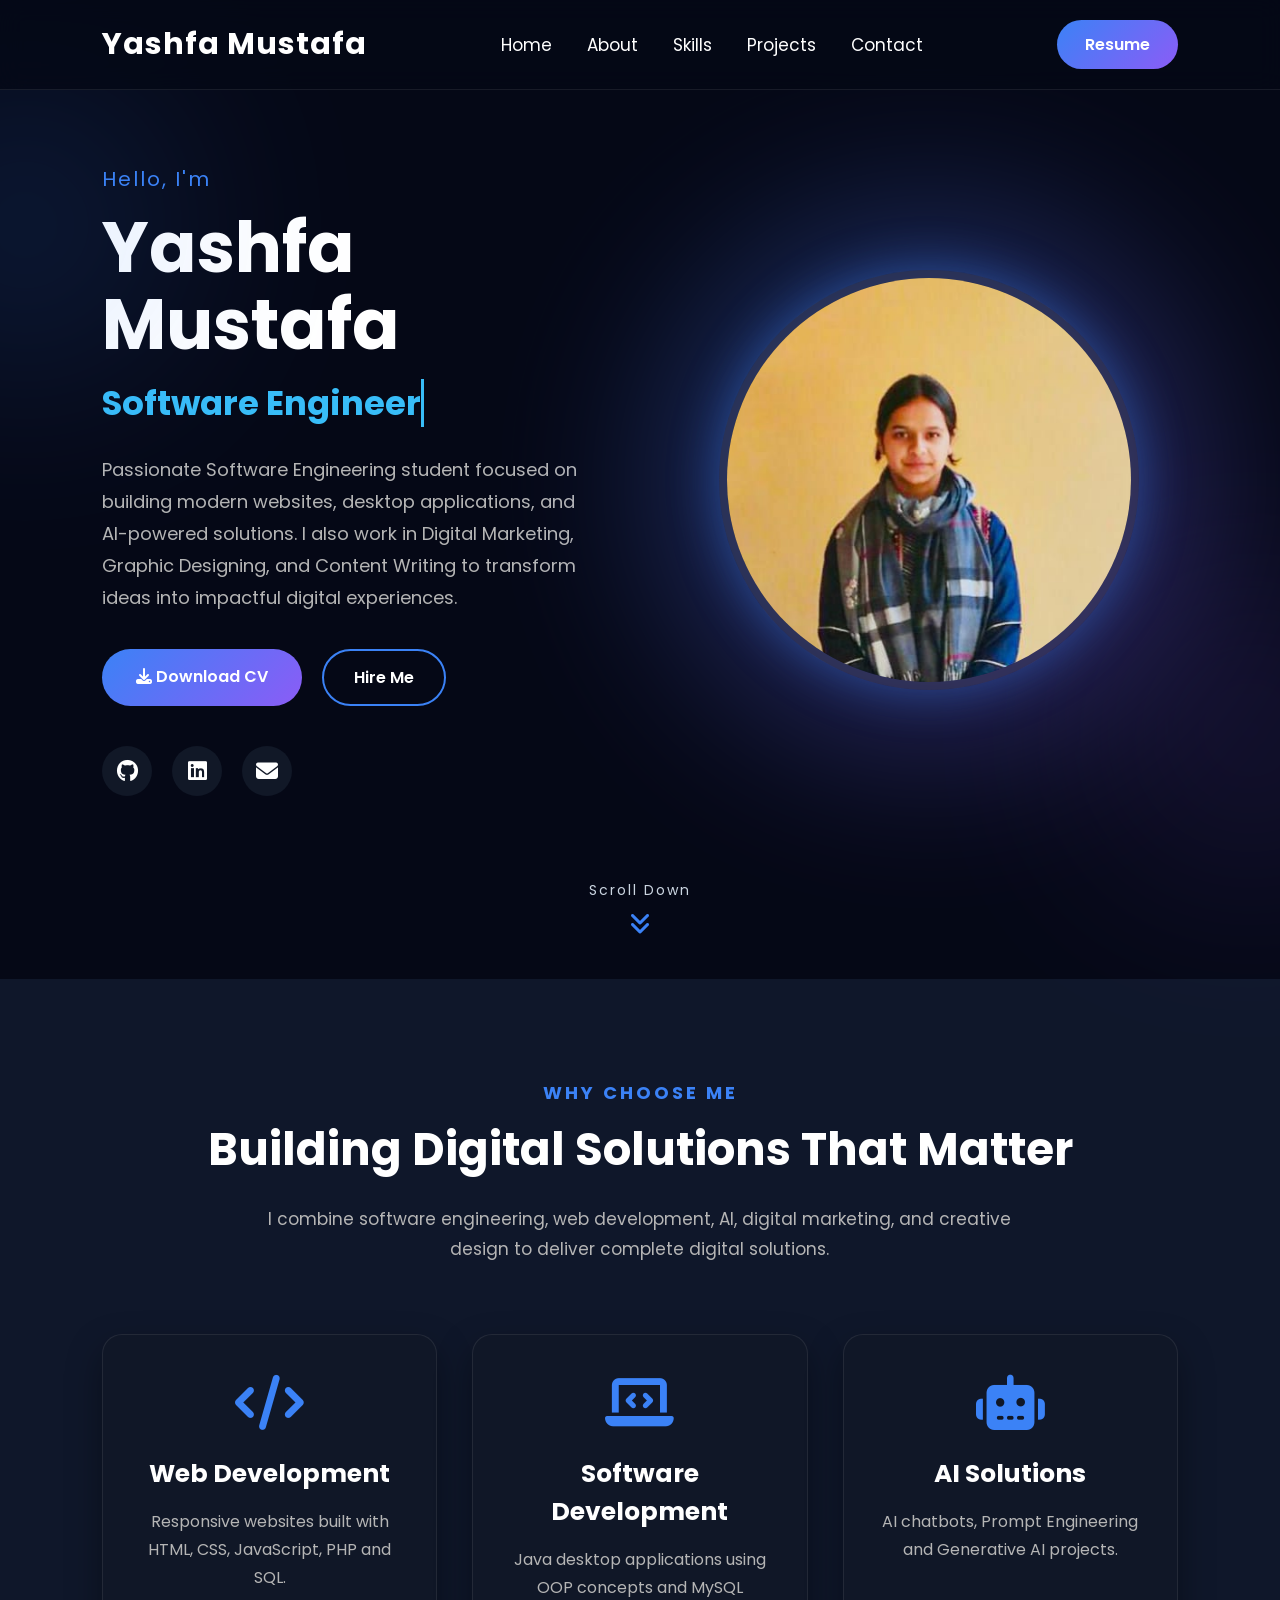
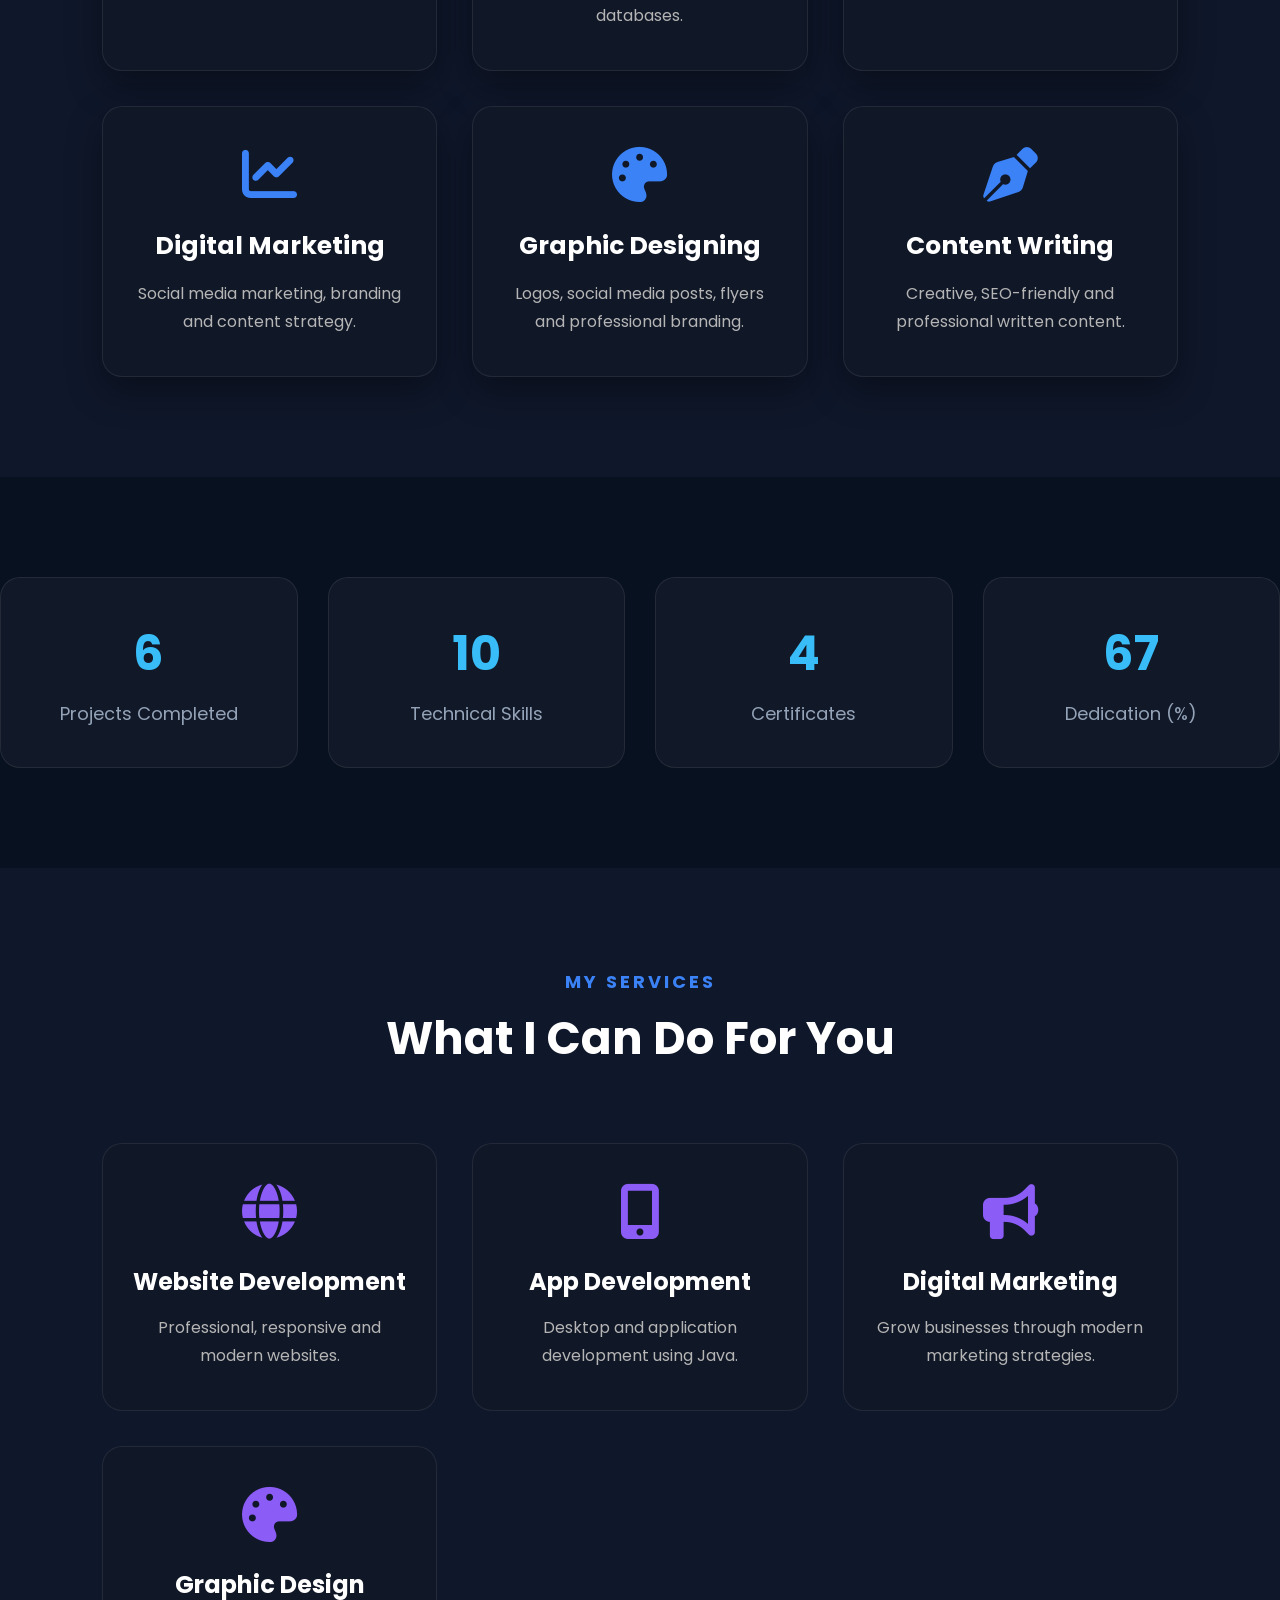
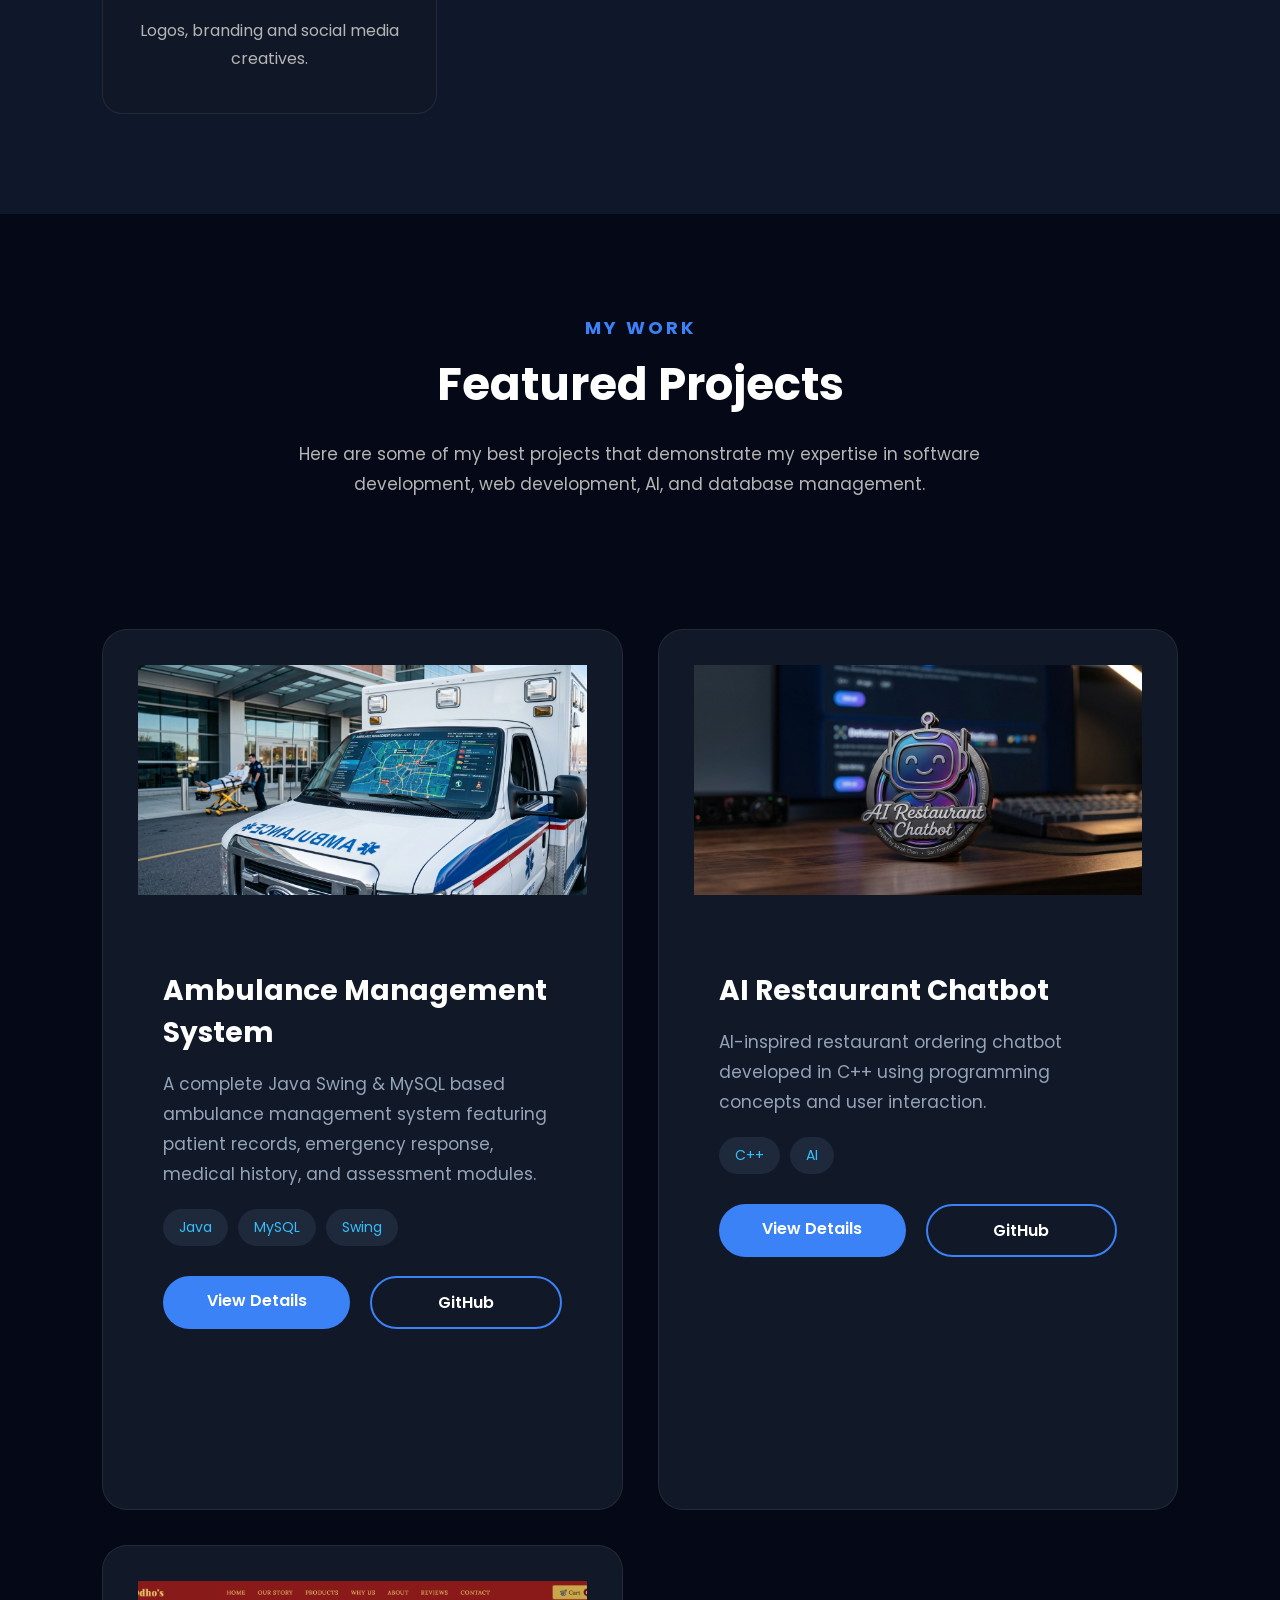
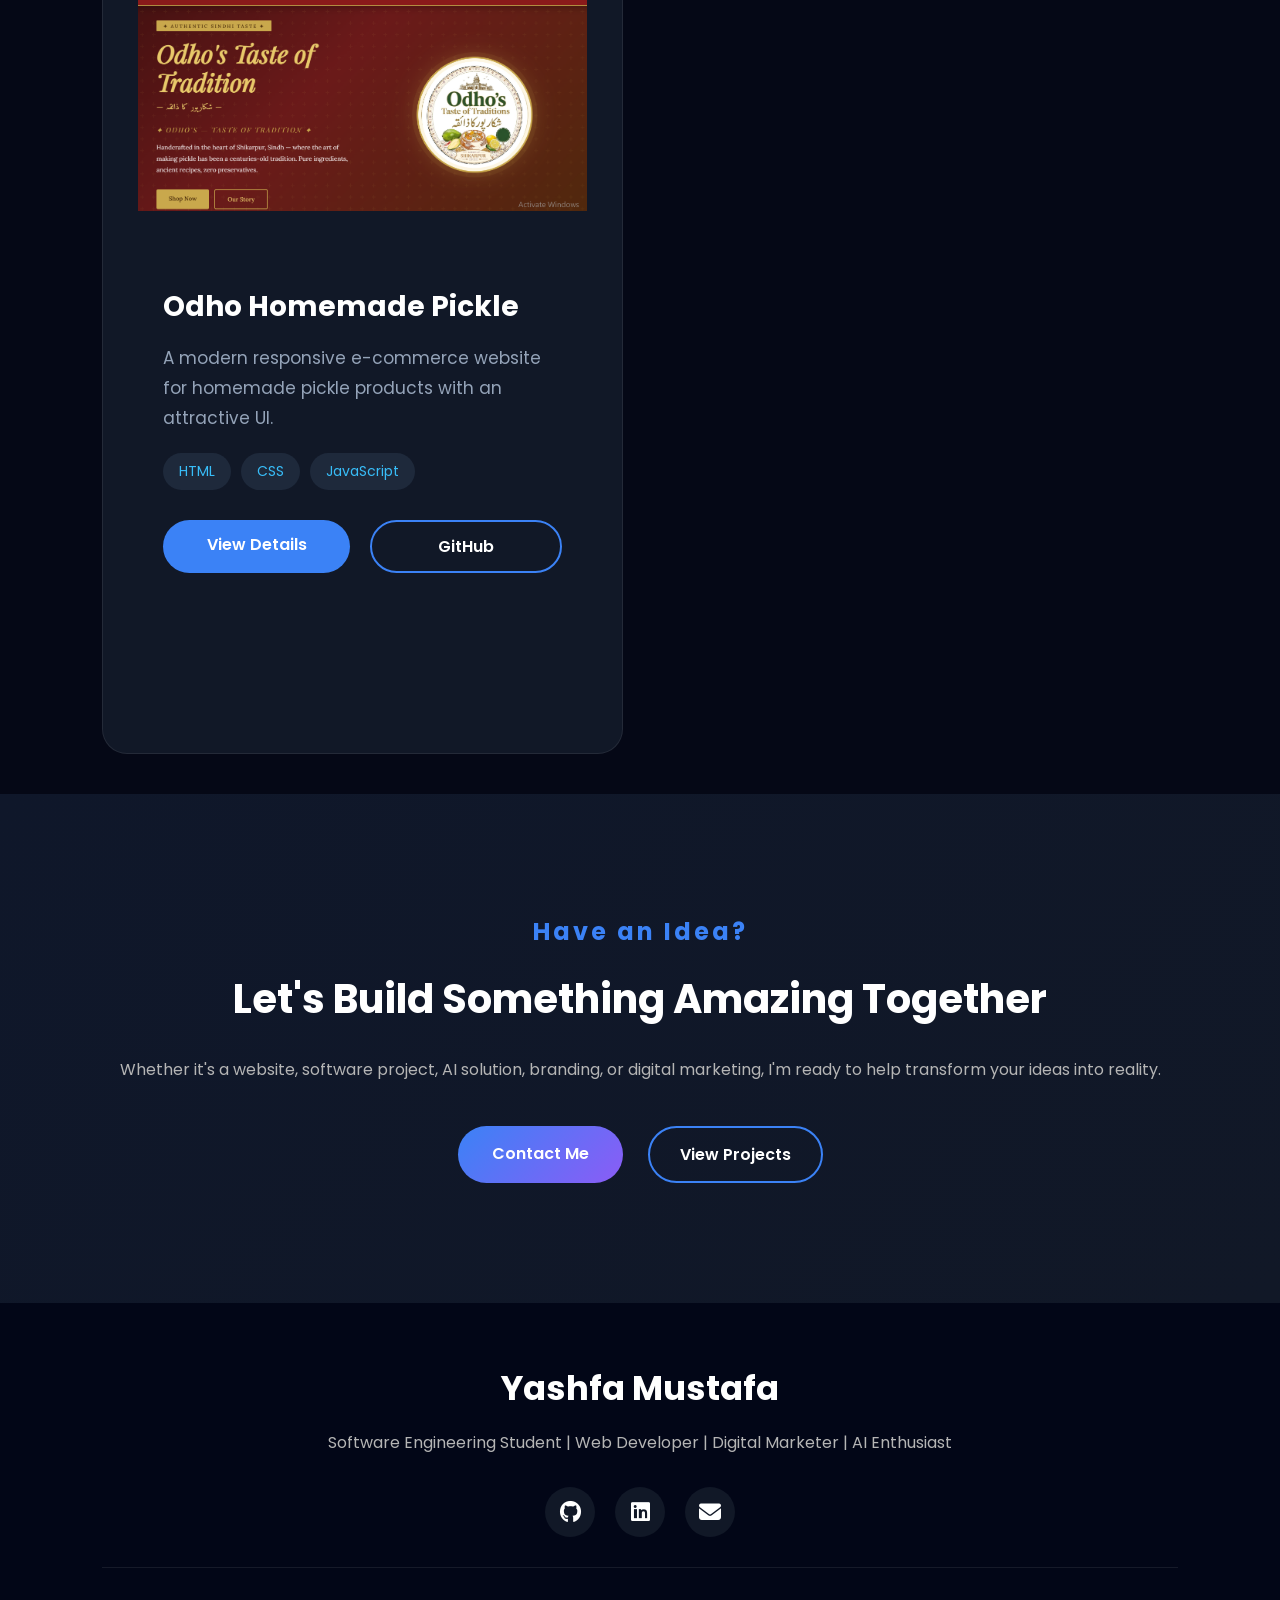
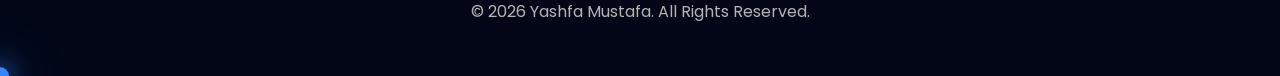
==== index.html @ 3dda93c2 "Add files via upload" ====
<!DOCTYPE html>
<html lang="en">

<head>

    <meta charset="UTF-8">
    <meta name="viewport" content="width=device-width, initial-scale=1.0">

    <title>Yashfa Mustafa | Portfolio</title>

    <link rel="stylesheet" href="style.css">

    <!-- Google Font -->

    <link href="https://fonts.googleapis.com/css2?family=Poppins:wght@300;400;500;600;700;800&display=swap"
        rel="stylesheet">

    <!-- Font Awesome -->

    <link rel="stylesheet"
        href="https://cdnjs.cloudflare.com/ajax/libs/font-awesome/6.6.0/css/all.min.css">

</head>

<body>

    <!--================== NAVBAR ==================-->

    <nav class="navbar">

        <div class="logo">
            <a href="#">Yashfa Mustafa</a>
        </div>

        <ul class="nav-links">

            <li><a class="active" href="index.html">Home</a></li>

            <li><a href="about.html">About</a></li>

            <li><a href="skills.html">Skills</a></li>

            <li><a href="projects.html">Projects</a></li>

            <li><a href="contact.html">Contact</a></li>

        </ul>

        <a href="resume.pdf" class="nav-btn" download>
            Resume
        </a>

    </nav>

    <!--================== HERO ==================-->

    <section class="hero">

        <!-- Left Side -->

        <div class="hero-content">

            <span class="hero-subtitle">

                Hello, I'm

            </span>

            <h1>

                Yashfa Mustafa

            </h1>

            <h2>

                <span id="typing"></span>

            </h2>

            <p>

                Passionate Software Engineering student focused on building
                modern websites, desktop applications, and AI-powered solutions.
                I also work in Digital Marketing, Graphic Designing, and Content
                Writing to transform ideas into impactful digital experiences.

            </p>

            <div class="hero-buttons">

                <a href="resume.pdf" class="btn-primary" download>

                    <i class="fa-solid fa-download"></i>

                    Download CV

                </a>

                <a href="contact.html" class="btn-secondary">

                    Hire Me

                </a>

            </div>

            <div class="social-icons">

                <a href="https://github.com/yashfamustafa" title="GitHub">

                    <i class="fab fa-github"></i>

                </a>

                <a href="https://www.linkedin.com/in/yashfa-mustafa-2963463a3" title="LinkedIn">

                    <i class="fab fa-linkedin"></i>

                </a>

                <a href="mailto:yashfamustafa04@gmail.com" title="Email">

                    <i class="fas fa-envelope"></i>

                </a>

              

            </div>

        </div>

        <!-- Right Side -->

        <div class="hero-image">

            <div class="circle"></div>

            <img src="profile.jpeg" alt="Yashfa Mustafa">

        </div>
     

    </section>
    
    <div class="scroll-down">

        <span>Scroll Down</span>

        <i class="fa-solid fa-angles-down"></i>

    </div>
<!--======================

        WHY CHOOSE ME
=======================-->

<section class="why-me">

    <div class="section-title">

        <h4>WHY CHOOSE ME</h4>

        <h2>Building Digital Solutions That Matter</h2>

        <p>
            I combine software engineering, web development, AI, digital
            marketing, and creative design to deliver complete digital solutions.
        </p>

    </div>

    <div class="why-container">

        <div class="why-card">

            <i class="fa-solid fa-code"></i>

            <h3>Web Development</h3>

            <p>
                Responsive websites built with HTML, CSS, JavaScript, PHP and SQL.
            </p>

        </div>

        <div class="why-card">

            <i class="fa-solid fa-laptop-code"></i>

            <h3>Software Development</h3>

            <p>
                Java desktop applications using OOP concepts and MySQL databases.
            </p>

        </div>

        <div class="why-card">

            <i class="fa-solid fa-robot"></i>

            <h3>AI Solutions</h3>

            <p>
                AI chatbots, Prompt Engineering and Generative AI projects.
            </p>

        </div>

        <div class="why-card">

            <i class="fa-solid fa-chart-line"></i>

            <h3>Digital Marketing</h3>

            <p>
                Social media marketing, branding and content strategy.
            </p>

        </div>

        <div class="why-card">

            <i class="fa-solid fa-palette"></i>

            <h3>Graphic Designing</h3>

            <p>
                Logos, social media posts, flyers and professional branding.
            </p>

        </div>

        <div class="why-card">

            <i class="fa-solid fa-pen-nib"></i>

            <h3>Content Writing</h3>

            <p>
                Creative, SEO-friendly and professional written content.
            </p>

        </div>

    </div>

</section>

<!--======================
        MY STATS
=======================-->

<section class="stats">

    <div class="stat-box">

        <h2 class="counter" data-target="8">0</h2>

        <p>Projects Completed</p>

    </div>

    <div class="stat-box">

        <h2 class="counter" data-target="15">0</h2>

        <p>Technical Skills</p>

    </div>

    <div class="stat-box">

        <h2 class="counter" data-target="6">0</h2>

        <p>Certificates</p>

    </div>

    <div class="stat-box">

        <h2 class="counter" data-target="100">0</h2>

        <p>Dedication (%)</p>

    </div>

</section>

<!--======================
        WHAT I DO
=======================-->

<section class="services">

    <div class="section-title">

        <h4>MY SERVICES</h4>

        <h2>What I Can Do For You</h2>

    </div>

    <div class="services-container">

        <div class="service">

            <i class="fa-solid fa-globe"></i>

            <h3>Website Development</h3>

            <p>
                Professional, responsive and modern websites.
            </p>

        </div>

        <div class="service">

            <i class="fa-solid fa-mobile-screen-button"></i>

            <h3>App Development</h3>

            <p>
                Desktop and application development using Java.
            </p>

        </div>

        <div class="service">

            <i class="fa-solid fa-bullhorn"></i>

            <h3>Digital Marketing</h3>

            <p>
                Grow businesses through modern marketing strategies.
            </p>

        </div>

        <div class="service">

            <i class="fa-solid fa-palette"></i>

            <h3>Graphic Design</h3>

            <p>
                Logos, branding and social media creatives.
            </p>

        </div>

    </div>

</section>
<!--==============================
        FEATURED PROJECTS
===============================-->

<section class="featured-projects">

    <div class="section-title">

        <h4>MY WORK</h4>

        <h2>Featured Projects</h2>

        <p>
            Here are some of my best projects that demonstrate my expertise in
            software development, web development, AI, and database management.
        </p>

    </div>

    <div class="project-container">

        <!-- Project 1 -->

        <div class="project-card">

            <img src="ambulance.png" alt="Ambulance Management System">

            <div class="project-content">

                <h3>Ambulance Management System</h3>

                <p>

                    A complete Java Swing & MySQL based ambulance management
                    system featuring patient records, emergency response,
                    medical history, and assessment modules.

                </p>

                <div class="tech">

                    <span>Java</span>

                    <span>MySQL</span>

                    <span>Swing</span>

                </div>

                <div class="project-buttons">

                    <a href="projects.html" class="project-btn">
                        View Details
                    </a>

                    <a href="https://github.com/yashfamustafa" class="project-btn2">
                        GitHub
                    </a>

                </div>

            </div>

        </div>

        <!-- Project 2 -->

        <div class="project-card">

            <img src="chatbot.png" alt="Restaurant Chatbot">

            <div class="project-content">

                <h3>AI Restaurant Chatbot</h3>

                <p>

                    AI-inspired restaurant ordering chatbot developed in C++
                    using programming concepts and user interaction.

                </p>

                <div class="tech">

                    <span>C++</span>

                    <span>AI</span>

                </div>

                <div class="project-buttons">

                    <a href="projects.html" class="project-btn">

                        View Details

                    </a>

                    <a href="https://github.com/yashfamustafa" class="project-btn2">

                        GitHub

                    </a>

                </div>

            </div>

        </div>

        <!-- Project 3 -->

        <div class="project-card">

            <img src="odhoachar.png" alt="Odho Achar Website">

            <div class="project-content">

                <h3>Odho Homemade Pickle</h3>

                <p>

                    A modern responsive e-commerce website for homemade pickle
                    products with an attractive UI.

                </p>

                <div class="tech">

                    <span>HTML</span>

                    <span>CSS</span>

                    <span>JavaScript</span>

                </div>

                <div class="project-buttons">

                    <a href="projects.html" class="project-btn">

                        View Details

                    </a>

                    <a href="https://github.com/yashfamustafa" class="project-btn2">

                        GitHub

                    </a>

                </div>

            </div>

        </div>

    </div>

</section>

<!--==============================
      CALL TO ACTION
===============================-->

<section class="cta">

    <h2>

        Have an Idea?

    </h2>

    <h1>

        Let's Build Something Amazing Together

    </h1>

    <p>

        Whether it's a website, software project, AI solution, branding,
        or digital marketing, I'm ready to help transform your ideas into
        reality.

    </p>

    <div class="cta-buttons">

        <a href="contact.html" class="btn-primary">

            Contact Me

        </a>

        <a href="projects.html" class="btn-secondary">

            View Projects

        </a>

    </div>

</section>

<!--==============================
          FOOTER
===============================-->

<footer>

    <div class="footer-content">

        <h2>

            Yashfa Mustafa

        </h2>

        <p>

            Software Engineering Student | Web Developer |
            Digital Marketer | AI Enthusiast

        </p>

        <div class="footer-icons">

            <a href="https://github.com/yashfamustafa" title="GitHub">

                <i class="fab fa-github"></i>

            </a>

            <a href="https://www.linkedin.com/in/yashfa-mustafa-2963463a3" title="LinkedIn">

                <i class="fab fa-linkedin"></i>

            </a>

            <a href="mailto:yashfamustafa04@gmail.com" title="Email">

                <i class="fas fa-envelope"></i>

            </a>

           

        </div>

        <hr>

        <p>

            © 2026 Yashfa Mustafa. All Rights Reserved.

        </p>

    </div>

</footer>
    

    <script src="script.js"></script>

</body>

</html>
---- style.css ----
/*=========================================
        GOOGLE FONT
=========================================*/

@import url('https://fonts.googleapis.com/css2?family=Poppins:wght@300;400;500;600;700;800&display=swap');

/*=========================================
        RESET
=========================================*/

*{
    margin:0;
    padding:0;
    box-sizing:border-box;
    scroll-behavior:smooth;
}

html{
    scroll-behavior:smooth;
}

body{

    font-family:'Poppins',sans-serif;
    background:#050816;
    color:white;
    overflow-x:hidden;
}

/*=========================================
        VARIABLES
=========================================*/

:root{

    --primary:#3b82f6;
    --secondary:#8b5cf6;
    --dark:#050816;
    --dark2:#0f172a;
    --card:#111827;
    --white:#ffffff;
    --gray:#b5b5b5;
    --shadow:0 15px 35px rgba(0,0,0,.35);

}

/*=========================================
        SCROLLBAR
=========================================*/

::-webkit-scrollbar{
    width:10px;
}

::-webkit-scrollbar-track{
    background:#050816;
}

::-webkit-scrollbar-thumb{
    background:linear-gradient(var(--primary),var(--secondary));
    border-radius:20px;
}

::-webkit-scrollbar-thumb:hover{
    background:#2563eb;
}

/*=========================================
        LINKS
=========================================*/

a{
    text-decoration:none;
    color:white;
}

ul{
    list-style:none;
}

img{
    max-width:100%;
    display:block;
}

/*=========================================
            NAVBAR
=========================================*/

.navbar{

    position:fixed;
    top:0;
    left:0;

    width:100%;

    padding:20px 8%;

    display:flex;

    justify-content:space-between;

    align-items:center;

    background:rgba(5,8,22,.75);

    backdrop-filter:blur(12px);

    z-index:1000;

    border-bottom:1px solid rgba(255,255,255,.08);

}

.logo a{

    font-size:30px;

    font-weight:700;

    color:white;

    letter-spacing:1px;

}

.logo span{

    color:var(--primary);

}

.nav-links{

    display:flex;

    gap:35px;

}

.nav-links li a{

    font-size:17px;

    transition:.4s;

    position:relative;

}

.nav-links li a:hover{

    color:var(--primary);

}

.nav-links li a::after{

    content:"";

    position:absolute;

    left:0;

    bottom:-8px;

    width:0;

    height:3px;

    background:linear-gradient(90deg,var(--primary),var(--secondary));

    transition:.4s;

}

.nav-links li a:hover::after,
.nav-links li a.active::after{

    width:100%;

}

.nav-links li a.active{

    color:var(--primary);

}

/*=========================================
        NAV BUTTON
=========================================*/

.nav-btn{

    background:linear-gradient(135deg,var(--primary),var(--secondary));

    padding:12px 28px;

    border-radius:50px;

    font-weight:600;

    transition:.4s;

}

.nav-btn:hover{

    transform:translateY(-5px);

    box-shadow:0 12px 30px rgba(59,130,246,.45);

}

/*=========================================
            HERO
=========================================*/

.hero{

    min-height:100vh;

    display:flex;

    justify-content:space-between;

    align-items:center;

    padding:120px 8% 60px;

    gap:80px;

    position:relative;

}

/*=========================================
        HERO CONTENT
=========================================*/

.hero-content{

    flex:1;

}

.hero-subtitle{

    color:var(--primary);

    font-size:20px;

    letter-spacing:2px;

}

.hero-content h1{

    font-size:70px;

    margin:15px 0;

    line-height:1.1;

}

.hero-content h2{

    font-size:34px;

    color:var(--secondary);

    min-height:45px;

    margin-bottom:25px;

}

.hero-content p{

    color:var(--gray);

    font-size:18px;

    line-height:32px;

    margin-bottom:35px;

    max-width:650px;

}

/*=========================================
        BUTTONS
=========================================*/

.hero-buttons{

    display:flex;

    gap:20px;

    margin-bottom:40px;

}

.btn-primary{

    background:linear-gradient(135deg,var(--primary),var(--secondary));

    padding:15px 34px;

    border-radius:50px;

    transition:.4s;

    font-weight:600;

}

.btn-primary:hover{

    transform:translateY(-6px);

    box-shadow:0 15px 35px rgba(59,130,246,.5);

}

.btn-secondary{

    border:2px solid var(--primary);

    padding:15px 34px;

    border-radius:50px;

    transition:.4s;

    font-weight:600;

}

.btn-secondary:hover{

    background:var(--primary);

    transform:translateY(-6px);

}

/*=========================================
        SOCIAL ICONS
=========================================*/

.social-icons{

    display:flex;

    gap:20px;

}

.social-icons a{

    width:50px;

    height:50px;

    display:flex;

    justify-content:center;

    align-items:center;

    border-radius:50%;

    background:#111827;

    transition:.4s;

    font-size:22px;

}

.social-icons a:hover{

    background:linear-gradient(135deg,var(--primary),var(--secondary));

    transform:translateY(-8px) rotate(360deg);

}


/*=========================================
        HERO IMAGE
=========================================*/

.hero-image{
    flex:1;
    display:flex;
    justify-content:center;
    align-items:center;
    position:relative;
}

.hero-image img{
    width:420px;
    height:420px;
    object-fit:cover;
    border-radius:50%;
    border:8px solid rgba(255,255,255,.08);
    box-shadow:0 0 50px rgba(59,130,246,.45);
    position:relative;
    z-index:2;
    transition:.5s;
}

.hero-image img:hover{
    transform:scale(1.05);
}

/*=========================================
        GLOWING CIRCLE
=========================================*/

.circle{
    position:absolute;
    width:520px;
    height:520px;
    border-radius:50%;
    background:linear-gradient(135deg,#3b82f6,#8b5cf6);
    filter:blur(90px);
    opacity:.35;
    animation:glow 6s ease-in-out infinite;
}

/*=========================================
        FLOATING SHAPES
=========================================*/

.hero::before{
    content:"";
    position:absolute;
    width:250px;
    height:250px;
    background:#3b82f6;
    border-radius:50%;
    filter:blur(120px);
    top:100px;
    left:-100px;
    opacity:.25;
    animation:float1 8s ease-in-out infinite;
}

.hero::after{
    content:"";
    position:absolute;
    width:220px;
    height:220px;
    background:#8b5cf6;
    border-radius:50%;
    filter:blur(120px);
    bottom:60px;
    right:-80px;
    opacity:.25;
    animation:float2 10s ease-in-out infinite;
}

/*=========================================
        SCROLL DOWN
=========================================*/

.scroll-down{
    text-align:center;
    color:#cbd5e1;
    margin-top:-20px;
    padding-bottom:40px;
    animation:bounce 2s infinite;
}

.scroll-down span{
    display:block;
    margin-bottom:10px;
    letter-spacing:2px;
    font-size:14px;
}

.scroll-down i{
    font-size:24px;
    color:#3b82f6;
}

/*=========================================
        TYPING TEXT
=========================================*/

#typing{
    color:#38bdf8;
    border-right:3px solid #38bdf8;
    white-space:nowrap;
    overflow:hidden;
}

/*=========================================
        ANIMATIONS
=========================================*/

@keyframes glow{

    0%{
        transform:scale(1);
    }

    50%{
        transform:scale(1.08);
    }

    100%{
        transform:scale(1);
    }

}

@keyframes float1{

    0%{
        transform:translateY(0px);
    }

    50%{
        transform:translateY(-40px);
    }

    100%{
        transform:translateY(0px);
    }

}

@keyframes float2{

    0%{
        transform:translateY(0px);
    }

    50%{
        transform:translateY(35px);
    }

    100%{
        transform:translateY(0px);
    }

}

@keyframes bounce{

    0%{
        transform:translateY(0);
    }

    50%{
        transform:translateY(10px);
    }

    100%{
        transform:translateY(0);
    }

}

/*=========================================
        RESPONSIVE HERO
=========================================*/

@media(max-width:992px){

.hero{

flex-direction:column-reverse;

text-align:center;

padding-top:140px;

}

.hero-content{

display:flex;

flex-direction:column;

align-items:center;

}

.hero-content p{

max-width:100%;

}

.hero-image img{

width:320px;

height:320px;

}

.circle{

width:380px;

height:380px;

}

}

@media(max-width:576px){

.hero-content h1{

font-size:46px;

}

.hero-content h2{

font-size:24px;

}

.hero-content p{

font-size:16px;

line-height:28px;

}

.hero-buttons{

flex-direction:column;

width:100%;

}

.btn-primary,
.btn-secondary{

text-align:center;

width:100%;

}

.hero-image img{

width:260px;

height:260px;

}

.circle{

width:300px;

height:300px;

}

.social-icons{

justify-content:center;

}

}
/*=========================================
        SECTION TITLE
=========================================*/

.section-title{
    text-align:center;
    margin-bottom:70px;
}

.section-title h4{
    color:var(--primary);
    letter-spacing:3px;
    font-size:18px;
    margin-bottom:10px;
}

.section-title h2{
    font-size:45px;
    margin-bottom:20px;
}

.section-title p{
    color:var(--gray);
    width:70%;
    margin:auto;
    line-height:30px;
    font-size:17px;
}

/*=========================================
        WHY CHOOSE ME
=========================================*/

.why-me{
    padding:100px 8%;
    background:var(--dark2);
}

.why-container{
    display:grid;
    grid-template-columns:repeat(auto-fit,minmax(300px,1fr));
    gap:35px;
}

.why-card{
    background:rgba(17,24,39,.9);
    border-radius:20px;
    padding:40px 30px;
    text-align:center;
    transition:.5s;
    border:1px solid rgba(255,255,255,.08);
    box-shadow:var(--shadow);
}

.why-card:hover{
    transform:translateY(-15px);
    border-color:var(--primary);
    box-shadow:0 20px 45px rgba(59,130,246,.35);
}

.why-card i{
    font-size:55px;
    color:var(--primary);
    margin-bottom:25px;
    transition:.4s;
}

.why-card:hover i{
    transform:rotate(10deg) scale(1.15);
    color:var(--secondary);
}

.why-card h3{
    font-size:25px;
    margin-bottom:15px;
}

.why-card p{
    color:var(--gray);
    line-height:28px;
}

/*=========================================
        STATS SECTION
=========================================*/

.stats{
    padding:90px 8%;
    display:grid;
    grid-template-columns:repeat(auto-fit,minmax(220px,1fr));
    gap:30px;
    background:#08111f;
}

.stat-box{
    background:rgba(17,24,39,.9);
    padding:45px;
    border-radius:20px;
    text-align:center;
    transition:.5s;
    border:1px solid rgba(255,255,255,.08);
}

.stat-box:hover{
    transform:translateY(-12px);
    box-shadow:0 20px 45px rgba(59,130,246,.35);
}

.stat-box h2{
    font-size:55px;
    color:var(--primary);
    margin-bottom:10px;
}

.stat-box p{
    color:var(--gray);
    font-size:18px;
}

/*=========================================
        SERVICES
=========================================*/

.services{
    padding:100px 8%;
    background:var(--dark2);
}

.services-container{
    display:grid;
    grid-template-columns:repeat(auto-fit,minmax(280px,1fr));
    gap:35px;
}

.service{
    background:rgba(17,24,39,.9);
    border-radius:20px;
    padding:40px 30px;
    text-align:center;
    transition:.5s;
    border:1px solid rgba(255,255,255,.08);
}

.service:hover{
    transform:translateY(-15px);
    border-color:var(--secondary);
    box-shadow:0 20px 45px rgba(139,92,246,.35);
}

.service i{
    font-size:55px;
    color:var(--secondary);
    margin-bottom:25px;
}

.service h3{
    font-size:24px;
    margin-bottom:15px;
}

.service p{
    color:var(--gray);
    line-height:28px;
}

/*=========================================
        RESPONSIVE
=========================================*/

@media(max-width:768px){

.section-title h2{
    font-size:34px;
}

.section-title p{
    width:100%;
}

.why-container,
.services-container,
.stats{
    grid-template-columns:1fr;
}

.stat-box h2{
    font-size:45px;
}

}
/*=========================================
        FEATURED PROJECTS
=========================================*/

.featured-projects{
    padding:100px 8%;
    background:#050816;
}

.project-container{

display:grid;

grid-template-columns:repeat(auto-fit,minmax(350px,1fr));

gap:35px;

margin-top:60px;

}

.project-grid{
    display:grid;
    grid-template-columns:repeat(auto-fit,minmax(350px,1fr));
    gap:30px;
}

.project-card{

background:#111827;

border-radius:20px;

overflow:hidden;

transition:.4s;

border:1px solid rgba(255,255,255,.08);

display:flex;

flex-direction:column;

height:100%;

}

.project-card:hover{

transform:translateY(-10px);

box-shadow:0 20px 40px rgba(59,130,246,.35);

}

.project-card:hover{
    transform:translateY(-15px);
    box-shadow:0 25px 50px rgba(59,130,246,.35);
}

.project-card img{

width:100%;

height:230px;

object-fit:cover;

display:block;

}

.project-card:hover img{
    transform:scale(1.08);
}

.project-content{

padding:25px;

}

.project-content h3{

font-size:26px;

margin-bottom:15px;

}

.project-content p{

color:#94a3b8;

line-height:28px;

margin-bottom:20px;

}

.project-content h3{
    font-size:28px;
    margin-bottom:15px;
    color:#fff;
}

.project-content p{
    color:var(--gray);
    line-height:28px;
    margin-bottom:25px;
}

/*==========================
      TECHNOLOGY TAGS
===========================*/

.tech{

display:flex;

flex-wrap:wrap;

gap:10px;

margin-bottom:25px;

}

.tech span{

background:#1e293b;

padding:8px 16px;

border-radius:30px;

color:#38bdf8;

font-size:14px;

}



/*==========================
      PROJECT BUTTONS
===========================*/

.project-buttons{

display:flex;

justify-content:space-between;

gap:15px;

}

.project-btn,
.project-btn2{

flex:1;

padding:12px;

text-align:center;

text-decoration:none;

border-radius:30px;

font-weight:600;

transition:.3s;

}

.project-btn{

background:#3b82f6;

color:white;

}

.project-btn2{

border:2px solid #3b82f6;

color:white;

}

.project-btn:hover{

background:#2563eb;

}

.project-btn2:hover{

background:#3b82f6;

}

/*=========================================
          CALL TO ACTION
=========================================*/

.cta{

    padding:120px 8%;

    text-align:center;

    background:linear-gradient(135deg,#0f172a,#111827);

}

.cta h2{

    color:var(--primary);

    letter-spacing:3px;

    margin-bottom:20px;

}

.cta h1{

    font-size:52px;

    margin-bottom:25px;

}

.cta p{

    width:70%;

    margin:auto;

    color:var(--gray);

    line-height:32px;

    margin-bottom:40px;

}

.cta-buttons{

    display:flex;

    justify-content:center;

    gap:25px;

}

/*=========================================
             FOOTER
=========================================*/

footer{

    background:#020617;

    padding:60px 8% 30px;

    text-align:center;

}

.footer-content h2{

    font-size:34px;

    margin-bottom:15px;

}

.footer-content p{

    color:var(--gray);

    line-height:28px;

    margin-bottom:20px;

}

.footer-icons{

    display:flex;

    justify-content:center;

    gap:20px;

    margin:30px 0;

}

.footer-icons a{

    width:50px;

    height:50px;

    display:flex;

    justify-content:center;

    align-items:center;

    background:#111827;

    border-radius:50%;

    transition:.4s;

    font-size:22px;

}

.footer-icons a:hover{

    background:linear-gradient(135deg,var(--primary),var(--secondary));

    transform:translateY(-8px) rotate(360deg);

}

footer hr{

    border:none;

    height:1px;

    background:rgba(255,255,255,.08);

    margin:30px 0;

}

/*=========================================
           RESPONSIVE
=========================================*/

@media(max-width:768px){

.project-container{

grid-template-columns:1fr;

}

}

.cta h1{

font-size:40px;

}

.cta p{

width:100%;

}



@media(max-width:768px){

.project-buttons{

flex-direction:column;

}

.cta-buttons{

flex-direction:column;

align-items:center;

}

.cta .btn-primary,
.cta .btn-secondary{

width:220px;

}

.footer-icons{

flex-wrap:wrap;

}

}

/*=========================================
            ABOUT PAGE
=========================================*/

.about-page{

    padding:120px 8%;

    background:#0f172a;

}

/*=========================
        ABOUT HEADER
==========================*/

.about-header{

    text-align:center;

    margin-bottom:70px;

}

.about-header h4{

    color:var(--primary);

    letter-spacing:3px;

    margin-bottom:15px;

}

.about-header h1{

    font-size:52px;

    margin-bottom:20px;

}

.about-header p{

    color:var(--gray);

    width:70%;

    margin:auto;

    line-height:32px;

}

/*=========================
        ABOUT CONTAINER
==========================*/

.about-container{

    display:flex;

    justify-content:space-between;

    align-items:center;

    gap:70px;

}

/*=========================
        IMAGE
==========================*/

.about-image{

    flex:1;

    position:relative;

}

.about-image img{

    width:100%;

    max-width:430px;

    border-radius:25px;

    box-shadow:0 25px 50px rgba(59,130,246,.25);

    transition:.5s;

}

.about-image img:hover{

    transform:scale(1.05);

}

/*=========================
        CONTENT
==========================*/

.about-content{

    flex:1;

}

.about-content h2{

    font-size:42px;

    margin-bottom:20px;

}

.about-content p{

    color:var(--gray);

    line-height:32px;

    margin-bottom:20px;

    text-align:justify;

}

/*=========================
        INFORMATION BOXES
==========================*/

.about-info{

    display:grid;

    grid-template-columns:repeat(2,1fr);

    gap:20px;

    margin-top:40px;

}

.info-box{

    background:#111827;

    padding:25px;

    border-radius:18px;

    transition:.4s;

    border:1px solid rgba(255,255,255,.08);

}

.info-box:hover{

    transform:translateY(-10px);

    box-shadow:0 15px 35px rgba(59,130,246,.3);

}

.info-box h3{

    color:var(--primary);

    margin-bottom:10px;

}

.info-box p{

    margin:0;

    color:#d1d5db;

}

/*=========================
        EDUCATION
==========================*/

.education{

    margin-top:80px;

}

.education h2{

    text-align:center;

    font-size:42px;

    margin-bottom:50px;

}

.timeline{

    position:relative;

    margin:auto;

    max-width:900px;

}

.timeline::before{

    content:"";

    position:absolute;

    left:50%;

    width:4px;

    height:100%;

    background:var(--primary);

    transform:translateX(-50%);

}

.timeline-item{

    position:relative;

    width:50%;

    padding:30px;

}

.timeline-item:nth-child(odd){

    left:0;

    text-align:right;

}

.timeline-item:nth-child(even){

    left:50%;

}

.timeline-content{

    background:#111827;

    padding:25px;

    border-radius:18px;

    transition:.4s;

}

.timeline-content:hover{

    transform:scale(1.04);

    box-shadow:0 15px 35px rgba(59,130,246,.3);

}

.timeline-content h3{

    color:var(--primary);

    margin-bottom:10px;

}

.timeline-content p{

    color:var(--gray);

}

/*=========================
      ACHIEVEMENTS
==========================*/

.achievement{

    padding:100px 8%;

    background:#050816;

}

.achievement h2{

    text-align:center;

    margin-bottom:60px;

    font-size:42px;

}

.achievement-grid{

    display:grid;

    grid-template-columns:repeat(auto-fit,minmax(280px,1fr));

    gap:30px;

}

.achievement-card{

    background:#111827;

    border-radius:20px;

    padding:35px;

    text-align:center;

    transition:.4s;

}

.achievement-card:hover{

    transform:translateY(-10px);

    box-shadow:0 15px 35px rgba(139,92,246,.3);

}

.achievement-card i{

    font-size:50px;

    color:var(--secondary);

    margin-bottom:20px;

}

.achievement-card h3{

    margin-bottom:15px;

}

.achievement-card p{

    color:var(--gray);

    line-height:28px;

}

/*=========================
        DOWNLOAD CV
==========================*/

.cv-section{

    text-align:center;

    padding:80px 8%;

}

.cv-section h2{

    margin-bottom:20px;

}

.cv-section p{

    color:var(--gray);

    margin-bottom:35px;

}

/*=========================
        RESPONSIVE
==========================*/

@media(max-width:992px){

.about-container{

flex-direction:column;

text-align:center;

}

.about-content p{

text-align:center;

}

.about-header p{

width:100%;

}

.timeline::before{

left:20px;

}

.timeline-item{

width:100%;

left:0 !important;

padding-left:60px;

text-align:left !important;

}

}

@media(max-width:768px){

.about-info{

grid-template-columns:1fr;

}

.about-header h1{

font-size:40px;

}

.about-content h2{

font-size:34px;

}

}
/*=========================================
              SKILLS PAGE
=========================================*/

.skills-page{
    padding:120px 8%;
    background:#050816;
}

/*==============================
        SKILLS HEADER
===============================*/

.skills-header{
    text-align:center;
    margin-bottom:70px;
}

.skills-header h4{
    color:var(--primary);
    letter-spacing:3px;
    margin-bottom:15px;
}

.skills-header h1{
    font-size:52px;
    margin-bottom:20px;
}

.skills-header p{
    width:70%;
    margin:auto;
    color:var(--gray);
    line-height:30px;
}

/*==============================
      SKILL CATEGORY
===============================*/

.skill-category{
    margin-bottom:90px;
}

.skill-category h2{
    font-size:38px;
    color:var(--white);
    margin-bottom:40px;
    text-align:center;
}

/*==============================
        SKILL GRID
===============================*/

.skills-grid{
    display:grid;
    grid-template-columns:repeat(auto-fit,minmax(280px,1fr));
    gap:30px;
}

/*==============================
        SKILL CARD
===============================*/

.skill-card{

    background:rgba(17,24,39,.95);

    border-radius:20px;

    padding:35px;

    text-align:center;

    transition:.5s;

    border:1px solid rgba(255,255,255,.08);

    box-shadow:0 20px 40px rgba(0,0,0,.25);

}

.skill-card:hover{

    transform:translateY(-12px);

    border-color:var(--primary);

    box-shadow:0 20px 45px rgba(59,130,246,.35);

}

.skill-card i{

    font-size:55px;

    color:var(--primary);

    margin-bottom:20px;

    transition:.4s;

}

.skill-card:hover i{

    transform:rotate(10deg) scale(1.15);

    color:var(--secondary);

}

.skill-card h3{

    margin-bottom:20px;

    font-size:24px;

}

/*==============================
      PROGRESS BAR
===============================*/

.progress{

    width:100%;

    height:12px;

    background:#1f2937;

    border-radius:50px;

    overflow:hidden;

}

.progress-bar{

    height:100%;

    border-radius:50px;

    background:linear-gradient(90deg,var(--primary),var(--secondary));

    position:relative;

    transition:width 2s ease;

}

.progress-bar span{

    position:absolute;

    right:10px;

    top:-28px;

    font-size:13px;

    color:#fff;

}

/*==============================
      TOOLS SECTION
===============================*/

.tools{

    margin-top:100px;

}

.tools h2{

    text-align:center;

    margin-bottom:40px;

    font-size:40px;

}

.tools-grid{

    display:grid;

    grid-template-columns:repeat(auto-fit,minmax(160px,1fr));

    gap:25px;

}

.tool{

    background:#111827;

    border-radius:18px;

    padding:30px;

    text-align:center;

    transition:.4s;

}

.tool:hover{

    transform:translateY(-10px);

    box-shadow:0 15px 30px rgba(59,130,246,.35);

}

.tool i{

    font-size:45px;

    color:var(--primary);

    margin-bottom:15px;

}

.tool p{

    color:#fff;

}

/*==============================
      CERTIFICATES
===============================*/

.certificates{

    margin-top:100px;

}

.certificates h2{

    text-align:center;

    margin-bottom:45px;

    font-size:40px;

}

.certificate-grid{

    display:grid;

    grid-template-columns:repeat(auto-fit,minmax(280px,1fr));

    gap:30px;

}

.certificate-card{

    background:#111827;

    border-radius:20px;

    padding:35px;

    transition:.4s;

    text-align:center;

}

.certificate-card:hover{

    transform:translateY(-12px);

    box-shadow:0 15px 35px rgba(139,92,246,.35);

}

.certificate-card i{

    font-size:50px;

    color:gold;

    margin-bottom:20px;

}

.certificate-card h3{

    margin-bottom:15px;

}

.certificate-card p{

    color:var(--gray);

    line-height:28px;

}

/*==============================
      SKILL COUNTERS
===============================*/

.skill-counter{

    margin-top:100px;

    display:grid;

    grid-template-columns:repeat(auto-fit,minmax(220px,1fr));

    gap:30px;

}

.counter-box{

    background:#111827;

    padding:40px;

    border-radius:20px;

    text-align:center;

    transition:.4s;

}

.counter-box:hover{

    transform:translateY(-10px);

    box-shadow:0 15px 35px rgba(59,130,246,.3);

}

.counter-box h2{

    color:var(--primary);

    font-size:50px;

    margin-bottom:10px;

}

.counter-box p{

    color:var(--gray);

}

/*==============================
      RESPONSIVE
===============================*/

@media(max-width:992px){

.skills-header p{

width:100%;

}

}

@media(max-width:768px){

.skills-header h1{

font-size:40px;

}

.skill-category h2{

font-size:30px;

}

.tools-grid{

grid-template-columns:repeat(2,1fr);

}

}

@media(max-width:500px){

.skills-grid,
.certificate-grid,
.skill-counter{

grid-template-columns:1fr;

}

.tools-grid{

grid-template-columns:1fr;

}

}
/*=========================================
            PROJECTS PAGE
=========================================*/

.projects-page{
    padding:120px 8%;
    background:#050816;
    min-height:100vh;
}

/*=========================================
          PROJECT HEADER
=========================================*/

.projects-header{
    text-align:center;
    margin-bottom:70px;
}

.projects-header h4{
    color:var(--primary);
    letter-spacing:3px;
    margin-bottom:15px;
}

.projects-header h1{
    font-size:52px;
    margin-bottom:20px;
}

.projects-header p{
    width:70%;
    margin:auto;
    color:var(--gray);
    line-height:30px;
}

/*=========================================
          FILTER BUTTONS
=========================================*/

.project-filter{
    display:flex;
    justify-content:center;
    flex-wrap:wrap;
    gap:15px;
    margin-bottom:60px;
}

.filter-btn{
    padding:12px 30px;
    background:#111827;
    border:2px solid var(--primary);
    color:#fff;
    border-radius:40px;
    cursor:pointer;
    transition:.4s;
    font-size:16px;
    font-weight:500;
}

.filter-btn:hover,
.filter-btn.active{
    background:linear-gradient(135deg,var(--primary),var(--secondary));
    transform:translateY(-4px);
    border:none;
}

/*=========================================
          PROJECT GRID
=========================================*/

.projects-grid{
    display:grid;
    grid-template-columns:repeat(auto-fit,minmax(350px,1fr));
    gap:35px;
}

/*=========================================
          PROJECT CARD
=========================================*/

.project-item{
    background:#111827;
    border-radius:20px;
    overflow:hidden;
    transition:.5s;
    border:1px solid rgba(255,255,255,.08);
    box-shadow:0 20px 40px rgba(0,0,0,.25);
}

.project-item:hover{
    transform:translateY(-15px);
    box-shadow:0 20px 45px rgba(59,130,246,.35);
}

.project-item img{
    width:100%;
    height:240px;
    object-fit:cover;
    transition:.5s;
}

.project-item:hover img{
    transform:scale(1.08);
}

.project-details{
    padding:30px;
}

.project-details h2{
    font-size:28px;
    margin-bottom:15px;
}

.project-details p{
    color:var(--gray);
    line-height:28px;
    margin-bottom:20px;
}

/*=========================================
          TECH TAGS
=========================================*/

.project-tech{
    display:flex;
    flex-wrap:wrap;
    gap:10px;
    margin-bottom:25px;
}

.project-tech span{
    background:rgba(59,130,246,.15);
    color:#38bdf8;
    border:1px solid rgba(59,130,246,.4);
    padding:8px 18px;
    border-radius:30px;
    font-size:14px;
}

/*=========================================
         PROJECT BUTTONS
=========================================*/

.project-links{
    display:flex;
    gap:15px;
}

.project-links a{
    flex:1;
    text-align:center;
    padding:14px;
    border-radius:40px;
    transition:.4s;
    font-weight:600;
}

.live-btn{
    background:linear-gradient(135deg,var(--primary),var(--secondary));
}

.live-btn:hover{
    transform:translateY(-5px);
    box-shadow:0 12px 30px rgba(59,130,246,.4);
}

.github-btn{
    border:2px solid var(--primary);
}

.github-btn:hover{
    background:var(--primary);
    transform:translateY(-5px);
}

/*=========================================
      FEATURED PROJECT
=========================================*/

.featured-project{
    margin-top:100px;
    background:#111827;
    border-radius:25px;
    overflow:hidden;
    display:flex;
    align-items:center;
    gap:40px;
    box-shadow:0 20px 40px rgba(0,0,0,.3);
}

.featured-project img{
    width:45%;
    height:450px;
    object-fit:cover;
}

.featured-content{
    padding:40px;
}

.featured-content h4{
    color:gold;
    margin-bottom:10px;
}

.featured-content h2{
    font-size:42px;
    margin-bottom:20px;
}

.featured-content p{
    color:var(--gray);
    line-height:30px;
    margin-bottom:25px;
}

/*=========================================
      PROJECT STATS
=========================================*/

.project-stats{
    display:grid;
    grid-template-columns:repeat(4,1fr);
    gap:25px;
    margin-top:100px;
}

.project-stat{
    background:#111827;
    text-align:center;
    padding:35px;
    border-radius:20px;
    transition:.4s;
}

.project-stat:hover{
    transform:translateY(-10px);
    box-shadow:0 15px 35px rgba(59,130,246,.35);
}

.project-stat h2{
    color:var(--primary);
    font-size:45px;
    margin-bottom:10px;
}

.project-stat p{
    color:var(--gray);
}

/*=========================================
         RESPONSIVE
=========================================*/

@media(max-width:1100px){

.featured-project{
    flex-direction:column;
}

.featured-project img{
    width:100%;
    height:350px;
}

}

@media(max-width:768px){

.projects-header h1{
    font-size:40px;
}

.projects-header p{
    width:100%;
}

.project-links{
    flex-direction:column;
}

.project-stats{
    grid-template-columns:repeat(2,1fr);
}

}

@media(max-width:576px){

.projects-grid{
    grid-template-columns:1fr;
}

.project-filter{
    flex-direction:column;
    align-items:center;
}

.filter-btn{
    width:220px;
}

.project-stats{
    grid-template-columns:1fr;
}

.featured-content h2{
    font-size:32px;
}

}
/*=========================================
            CONTACT PAGE
=========================================*/

.contact-page{
    padding:120px 8%;
    background:#050816;
    min-height:100vh;
}

/*=========================================
          CONTACT HEADER
=========================================*/

.contact-header{
    text-align:center;
    margin-bottom:70px;
}

.contact-header h4{
    color:var(--primary);
    letter-spacing:3px;
    margin-bottom:15px;
}

.contact-header h1{
    font-size:52px;
    margin-bottom:20px;
}

.contact-header p{
    width:70%;
    margin:auto;
    color:var(--gray);
    line-height:30px;
}

/*=========================================
        CONTACT CONTAINER
=========================================*/

.contact-container{
    display:grid;
    grid-template-columns:1fr 1.3fr;
    gap:50px;
}

/*=========================================
       CONTACT INFO
=========================================*/

.contact-info{
    display:flex;
    flex-direction:column;
    gap:25px;
}

.contact-card{
    background:#111827;
    border-radius:20px;
    padding:30px;
    display:flex;
    align-items:center;
    gap:20px;
    transition:.4s;
}

.contact-card:hover{
    transform:translateY(-8px);
    box-shadow:0 15px 35px rgba(59,130,246,.35);
}

.contact-card i{
    width:65px;
    height:65px;
    border-radius:50%;
    background:linear-gradient(135deg,var(--primary),var(--secondary));
    display:flex;
    justify-content:center;
    align-items:center;
    font-size:28px;
}

.contact-card h3{
    margin-bottom:8px;
}

.contact-card p{
    color:var(--gray);
}

/*=========================================
          CONTACT FORM
=========================================*/

.contact-form{
    background:#111827;
    padding:40px;
    border-radius:20px;
}

.contact-form h2{
    margin-bottom:30px;
}

.input-group{
    display:grid;
    grid-template-columns:1fr 1fr;
    gap:20px;
}

.contact-form input,
.contact-form textarea{
    width:100%;
    padding:18px;
    margin-bottom:20px;
    border:none;
    outline:none;
    border-radius:12px;
    background:#1f2937;
    color:white;
    font-size:16px;
}

.contact-form textarea{
    resize:none;
    height:180px;
}

.contact-form input:focus,
.contact-form textarea:focus{
    border:2px solid var(--primary);
}

.contact-form button{
    width:100%;
    padding:18px;
    border:none;
    border-radius:40px;
    background:linear-gradient(135deg,var(--primary),var(--secondary));
    color:white;
    font-size:18px;
    font-weight:600;
    cursor:pointer;
    transition:.4s;
}

.contact-form button:hover{
    transform:translateY(-5px);
    box-shadow:0 15px 35px rgba(59,130,246,.35);
}

/*=========================================
          SOCIAL LINKS
=========================================*/

.contact-social{
    display:flex;
    justify-content:center;
    gap:20px;
    margin-top:60px;
}

.contact-social a{
    width:60px;
    height:60px;
    background:#111827;
    display:flex;
    justify-content:center;
    align-items:center;
    border-radius:50%;
    font-size:24px;
    transition:.4s;
}

.contact-social a:hover{
    background:linear-gradient(135deg,var(--primary),var(--secondary));
    transform:translateY(-8px) rotate(360deg);
}

/*=========================================
          GOOGLE MAP
=========================================*/

.map{
    margin-top:80px;
    border-radius:20px;
    overflow:hidden;
    box-shadow:0 15px 35px rgba(0,0,0,.3);
}

.map iframe{
    width:100%;
    height:450px;
    border:0;
}

/*=========================================
        BACK TO TOP
=========================================*/

#topBtn{
    position:fixed;
    bottom:30px;
    right:30px;
    width:55px;
    height:55px;
    border:none;
    border-radius:50%;
    background:linear-gradient(135deg,var(--primary),var(--secondary));
    color:white;
    font-size:22px;
    cursor:pointer;
    display:none;
    z-index:999;
    transition:.4s;
}

#topBtn:hover{
    transform:translateY(-8px);
    box-shadow:0 15px 35px rgba(59,130,246,.4);
}

/*=========================================
        GLOBAL ANIMATIONS
=========================================*/

.fade-up{
    opacity:1;
    transform:translateY(50px);
    transition:all .8s ease;
}

.fade-up.show{
    opacity:1;
    transform:translateY(0);
}

.zoom-in{
    opacity:0;
    transform:scale(.8);
    transition:all .8s ease;
}

.zoom-in.show{
    opacity:1;
    transform:scale(1);
}

/*=========================================
         RESPONSIVE
=========================================*/

@media(max-width:992px){

.contact-container{
    grid-template-columns:1fr;
}

.contact-header p{
    width:100%;
}

}

@media(max-width:768px){

.contact-header h1{
    font-size:40px;
}

.input-group{
    grid-template-columns:1fr;
}

.contact-social{
    flex-wrap:wrap;
}

.map iframe{
    height:300px;
}

}

@media(max-width:500px){

.contact-card{
    flex-direction:column;
    text-align:center;
}

.contact-form{
    padding:25px;
}

#topBtn{
    right:20px;
    bottom:20px;
}

}
/* Scroll Progress Bar */
#scroll-progress{
position:fixed;
top:0;
left:0;
height:4px;
width:0%;
background:linear-gradient(90deg,#3b82f6,#8b5cf6);
z-index:99999;
}

/* Cursor Glow */
#cursor-glow{
position:fixed;
width:18px;
height:18px;
border-radius:50%;
background:#3b82f6;
pointer-events:none;
transform:translate(-50%,-50%);
box-shadow:0 0 25px #3b82f6,
0 0 50px #3b82f6;
z-index:9999;
transition:.08s;
}

/* Floating Cards */
@keyframes floatCard{

0%{
transform:translateY(0px);
}

50%{
transform:translateY(-8px);
}

100%{
transform:translateY(0px);
}

}
/*=========================================
              ABOUT PAGE
=========================================*/

.about-page{
    padding:140px 8% 100px;
    background:#050816;
    min-height:100vh;
}

.about-header{
    text-align:center;
    margin-bottom:80px;
}

.about-header h4{
    color:#38bdf8;
    font-size:18px;
    letter-spacing:3px;
    margin-bottom:15px;
}

.about-header h1{
    font-size:55px;
    margin-bottom:20px;
}

.about-header h1 span{
    color:#3b82f6;
}

.about-header p{
    max-width:750px;
    margin:auto;
    color:#94a3b8;
    line-height:30px;
    font-size:18px;
}

/*=========================================
        ABOUT CONTAINER
=========================================*/

.about-container{

display:flex;

align-items:center;

justify-content:space-between;

gap:70px;

margin-bottom:100px;

}

.about-image{

flex:1;

text-align:center;

}

.about-image img{

width:400px;

height:500px;

object-fit:cover;

border-radius:25px;

border:6px solid rgba(59,130,246,.3);

box-shadow:0 0 45px rgba(59,130,246,.35);

transition:.5s;

}

.about-image img:hover{

transform:scale(1.05);

}

.about-content{

flex:1;

}

.about-content h2{

font-size:42px;

margin-bottom:25px;

}

.about-content h2 span{

color:#3b82f6;

}

.about-content p{

font-size:17px;

line-height:32px;

color:#94a3b8;

margin-bottom:18px;

}

/*=========================================
          INFO BOXES
=========================================*/

.about-info{

display:grid;

grid-template-columns:repeat(2,1fr);

gap:20px;

margin:35px 0;

}

.info-box{

background:#111827;

padding:22px;

border-radius:18px;

transition:.4s;

border:1px solid rgba(255,255,255,.08);

}

.info-box:hover{

transform:translateY(-8px);

box-shadow:0 15px 30px rgba(59,130,246,.3);

}

.info-box h3{

margin-bottom:10px;

color:#38bdf8;

font-size:20px;

}

.info-box p{

margin:0;

}

/*=========================================
          TIMELINE
=========================================*/

.education{

padding:100px 8%;

background:#0b1120;

}

.timeline{

position:relative;

max-width:900px;

margin:auto;

}

.timeline::before{

content:"";

position:absolute;

left:50%;

width:4px;

height:100%;

background:#3b82f6;

transform:translateX(-50%);

}

.timeline-item{

position:relative;

width:50%;

padding:25px;

}

.timeline-item:nth-child(odd){

left:0;

}

.timeline-item:nth-child(even){

left:50%;

}

.timeline-content{

background:#111827;

padding:25px;

border-radius:18px;

transition:.4s;

}

.timeline-content:hover{

transform:translateY(-10px);

box-shadow:0 20px 40px rgba(59,130,246,.3);

}

.timeline-content h3{

margin-bottom:12px;

color:#38bdf8;

}

.timeline-content small{

display:block;

margin-bottom:12px;

color:#94a3b8;

}

/*=========================================
      ACHIEVEMENTS
=========================================*/

.achievement{

padding:100px 8%;

background:#050816;

}

.achievement-grid{

display:grid;

grid-template-columns:repeat(auto-fit,minmax(280px,1fr));

gap:30px;

margin-top:50px;

}

.achievement-card{

background:#111827;

padding:35px;

border-radius:20px;

text-align:center;

transition:.4s;

}

.achievement-card:hover{

transform:translateY(-10px);

box-shadow:0 20px 40px rgba(59,130,246,.35);

}

.achievement-card i{

font-size:50px;

margin-bottom:20px;

color:#3b82f6;

}

.achievement-card h3{

margin-bottom:15px;

font-size:24px;

}

.achievement-card p{

color:#94a3b8;

line-height:28px;

}

/*=========================================
          RESPONSIVE
=========================================*/

@media(max-width:992px){

.about-container{

flex-direction:column;

text-align:center;

}

.about-image img{

width:320px;

height:400px;

}

.about-info{

grid-template-columns:1fr;

}

.timeline::before{

left:20px;

}

.timeline-item{

width:100%;

left:0!important;

padding-left:60px;

}

}

@media(max-width:768px){

.about-header h1{

font-size:40px;

}

.about-content h2{

font-size:32px;

}

.about-image img{

width:260px;

height:340px;

}

}
/*=========================================
              SKILLS PAGE
=========================================*/

.skills-page{
    padding:140px 8% 80px;
    background:#050816;
    min-height:100vh;
}

.skills-header{
    text-align:center;
    margin-bottom:70px;
}

.skills-header h4{
    color:#38bdf8;
    font-size:18px;
    letter-spacing:3px;
    margin-bottom:15px;
}

.skills-header h1{
    font-size:55px;
    margin-bottom:20px;
}

.skills-header p{
    max-width:750px;
    margin:auto;
    color:#94a3b8;
    line-height:30px;
    font-size:18px;
}

/*=========================================
        SKILL CATEGORY
=========================================*/

.skill-category{
    margin:70px 0;
}

.skill-category h2{
    font-size:32px;
    margin-bottom:35px;
    color:#38bdf8;
}

/*=========================================
          SKILLS GRID
=========================================*/

.skills-grid{

display:grid;

grid-template-columns:repeat(auto-fit,minmax(260px,1fr));

gap:30px;

}

/*=========================================
          SKILL CARD
=========================================*/

.skill-card{

background:#111827;

padding:30px;

border-radius:20px;

text-align:center;

transition:.4s;

border:1px solid rgba(255,255,255,.08);

}

.skill-card:hover{

transform:translateY(-10px);

box-shadow:0 20px 40px rgba(59,130,246,.35);

}

.skill-card i{

font-size:50px;

color:#3b82f6;

margin-bottom:20px;

}

.skill-card h3{

margin-bottom:20px;

font-size:24px;

}

/*=========================================
         PROGRESS BAR
=========================================*/

.progress{

width:100%;

height:10px;

background:#1f2937;

border-radius:20px;

overflow:hidden;

}

.progress-bar{

height:100%;

width:0;

background:linear-gradient(90deg,#3b82f6,#8b5cf6);

border-radius:20px;

position:relative;

transition:2s;

}

.progress-bar span{

position:absolute;

right:0;

top:-28px;

font-size:14px;

color:white;

}

/*=========================================
       TOOLS SECTION
=========================================*/

.tools{

padding:90px 0;

}

.tools h2{

text-align:center;

font-size:40px;

margin-bottom:50px;

}

.tools-grid{

display:grid;

grid-template-columns:repeat(auto-fit,minmax(170px,1fr));

gap:25px;

}

.tool{

background:#111827;

padding:35px;

text-align:center;

border-radius:20px;

transition:.4s;

}

.tool:hover{

transform:translateY(-10px);

box-shadow:0 20px 35px rgba(59,130,246,.35);

}

.tool i{

font-size:45px;

color:#38bdf8;

margin-bottom:15px;

}

.tool p{

font-size:18px;

font-weight:600;

}

/*=========================================
      CERTIFICATES
=========================================*/

.certificates{

padding:100px 0;

}

/*=========================================
      RESPONSIVE
=========================================*/

@media(max-width:992px){

.skills-header h1{

font-size:45px;

}

.skill-category h2{

font-size:28px;

}

}

@media(max-width:768px){

.skills-page{

padding:120px 6% 60px;

}

.skills-header h1{

font-size:36px;

}

.skills-grid{

grid-template-columns:1fr;

}

.tools-grid{

grid-template-columns:repeat(2,1fr);

}

}

@media(max-width:500px){

.tools-grid{

grid-template-columns:1fr;

}

}
/*=========================================
            PROJECTS PAGE
=========================================*/

.projects-page{
    padding:140px 8% 100px;
    background:#050816;
    min-height:100vh;
}

.projects-header{
    text-align:center;
    margin-bottom:70px;
}

.projects-header h4{
    color:#38bdf8;
    letter-spacing:3px;
    font-size:18px;
    margin-bottom:15px;
}

.projects-header h1{
    font-size:55px;
    margin-bottom:20px;
}

.projects-header p{
    color:#94a3b8;
    max-width:750px;
    margin:auto;
    font-size:18px;
    line-height:30px;
}

/*=========================================
            PROJECT CARD
=========================================*/

.project-card{

display:flex;

align-items:center;

justify-content:space-between;

gap:50px;

background:#111827;

padding:35px;

margin:60px 0;

border-radius:25px;

border:1px solid rgba(255,255,255,.08);

transition:.4s;

}

.project-card:hover{

transform:translateY(-10px);

box-shadow:0 20px 40px rgba(59,130,246,.35);

}

/*=========================================
          PROJECT IMAGE
=========================================*/

.project-image{

flex:1;

}

.project-image img{

width:100%;

height:320px;

object-fit:cover;

border-radius:20px;

transition:.5s;

}

.project-image img:hover{

transform:scale(1.05);

}

/*=========================================
          PROJECT CONTENT
=========================================*/

.project-content{

flex:1;

}

.project-content h2{

font-size:34px;

margin-bottom:20px;

}

.project-content p{

font-size:17px;

line-height:30px;

color:#94a3b8;

margin-bottom:20px;

}

.project-content ul{

margin-left:20px;

margin-bottom:20px;

}

.project-content ul li{

margin:10px 0;

color:white;

}

/*=========================================
          TECH STACK
=========================================*/

.tech-stack{

display:flex;

flex-wrap:wrap;

gap:12px;

margin:25px 0;

}

.tech-stack span{

background:#1f2937;

padding:10px 18px;

border-radius:30px;

font-size:15px;

transition:.3s;

}

.tech-stack span:hover{

background:#3b82f6;

}

/*=========================================
         PROJECT BUTTONS
=========================================*/

.project-buttons{

display:flex;

gap:20px;

margin-top:30px;

}

.btn-secondary{

padding:14px 30px;

border:2px solid #3b82f6;

border-radius:40px;

color:white;

text-decoration:none;

transition:.4s;

}

.btn-secondary:hover{

background:#3b82f6;

}

/*=========================================
        MORE PROJECTS
=========================================*/

.more-projects{

padding:100px 0;

}

/*=========================================
        GITHUB SECTION
=========================================*/

.github-section{

padding:100px 0;

text-align:center;

}

.github-box{

background:#111827;

padding:60px;

border-radius:25px;

border:1px solid rgba(255,255,255,.08);

}

.github-box i{

font-size:70px;

color:#38bdf8;

margin-bottom:25px;

}

.github-box h2{

font-size:40px;

margin-bottom:20px;

}

.github-box p{

color:#94a3b8;

font-size:18px;

line-height:30px;

max-width:700px;

margin:0 auto 35px;

}

/*=========================================
      PROJECT STATS
=========================================*/

.stats{

display:grid;

grid-template-columns:repeat(auto-fit,minmax(220px,1fr));

gap:30px;

padding:100px 0;

}

.stat-box{

background:#111827;

padding:40px;

border-radius:20px;

text-align:center;

transition:.4s;

}

.stat-box:hover{

transform:translateY(-10px);

box-shadow:0 20px 40px rgba(59,130,246,.35);

}

.stat-box h2{

font-size:48px;

color:#38bdf8;

margin-bottom:10px;

}

.stat-box p{

font-size:18px;

color:#94a3b8;

}

/*=========================================
        RESPONSIVE
=========================================*/

@media(max-width:992px){

.project-card{

flex-direction:column;

text-align:center;

}

.project-buttons{

justify-content:center;

}

.project-content ul{

text-align:left;

}

.projects-header h1{

font-size:42px;

}

}

@media(max-width:768px){

.projects-page{

padding:120px 6% 60px;

}

.projects-header h1{

font-size:36px;

}

.project-image img{

height:220px;

}

.project-content h2{

font-size:28px;

}

.project-buttons{

flex-direction:column;

}

.github-box{

padding:35px;

}

.github-box h2{

font-size:30px;

}

}
/*=========================================
            CONTACT PAGE
=========================================*/

.contact-page{
    padding:140px 8% 100px;
    background:#050816;
    min-height:100vh;
}

.contact-header{
    text-align:center;
    margin-bottom:70px;
}

.contact-header h4{
    color:#38bdf8;
    letter-spacing:3px;
    font-size:18px;
    margin-bottom:15px;
}

.contact-header h1{
    font-size:55px;
    margin-bottom:20px;
}

.contact-header p{
    max-width:750px;
    margin:auto;
    color:#94a3b8;
    font-size:18px;
    line-height:30px;
}

/*=========================================
          CONTACT INFO CARDS
=========================================*/

.contact-info{

display:grid;

grid-template-columns:repeat(auto-fit,minmax(230px,1fr));

gap:25px;

margin-bottom:70px;

}

.contact-box{

background:#111827;

padding:35px;

border-radius:20px;

text-align:center;

transition:.4s;

border:1px solid rgba(255,255,255,.08);

}

.contact-box:hover{

transform:translateY(-10px);

box-shadow:0 20px 40px rgba(59,130,246,.35);

}

.contact-box i{

font-size:45px;

color:#38bdf8;

margin-bottom:20px;

}

.contact-box h3{

margin-bottom:10px;

font-size:22px;

}

.contact-box p{

color:#94a3b8;

}

/*=========================================
          CONTACT CONTAINER
=========================================*/

.contact-container{

display:flex;

justify-content:space-between;

gap:60px;

margin-top:70px;

}

.contact-left{

flex:1;

}

.contact-right{

flex:1;

}

/*=========================================
          CONTACT FORM
=========================================*/

.contact-left h2{

font-size:38px;

margin-bottom:25px;

}

.contact-left form{

display:flex;

flex-direction:column;

gap:20px;

}

.contact-left input,

.contact-left textarea{

background:#111827;

border:1px solid rgba(255,255,255,.08);

padding:18px;

border-radius:12px;

font-size:16px;

color:white;

outline:none;

transition:.3s;

}

.contact-left input:focus,

.contact-left textarea:focus{

border-color:#38bdf8;

box-shadow:0 0 15px rgba(56,189,248,.3);

}

.contact-left textarea{

resize:none;

}

/*=========================================
        CONTACT DETAILS
=========================================*/

.contact-right h2{

font-size:38px;

margin-bottom:20px;

}

.contact-right p{

color:#94a3b8;

line-height:30px;

margin-bottom:30px;

}

.contact-details{

display:flex;

flex-direction:column;

gap:25px;

}

.detail{

display:flex;

align-items:flex-start;

gap:20px;

background:#111827;

padding:20px;

border-radius:15px;

transition:.3s;

}

.detail:hover{

transform:translateX(10px);

box-shadow:0 15px 30px rgba(59,130,246,.3);

}

.detail i{

font-size:28px;

color:#38bdf8;

margin-top:5px;

}

.detail h3{

margin-bottom:5px;

font-size:20px;

}

.detail p{

margin:0;

}

/*=========================================
          SOCIAL LINKS
=========================================*/

.social-links{

display:flex;

gap:20px;

margin-top:40px;

}

.social-links a{

width:60px;

height:60px;

display:flex;

align-items:center;

justify-content:center;

background:#111827;

border-radius:50%;

text-decoration:none;

color:#38bdf8;

font-size:26px;

transition:.4s;

}

.social-links a:hover{

background:#3b82f6;

color:white;

transform:translateY(-8px);

}

/*=========================================
          RESPONSIVE
=========================================*/

@media(max-width:992px){

.contact-container{

flex-direction:column;

}

.contact-header h1{

font-size:42px;

}

}

@media(max-width:768px){

.contact-page{

padding:120px 6% 60px;

}

.contact-header h1{

font-size:36px;

}

.contact-left h2,

.contact-right h2{

font-size:30px;

}

.contact-info{

grid-template-columns:1fr;

}

.social-links{

justify-content:center;

}

}

@media(max-width:500px){

.social-links{

flex-wrap:wrap;

}

.social-links a{

width:50px;

height:50px;

font-size:22px;

}

}
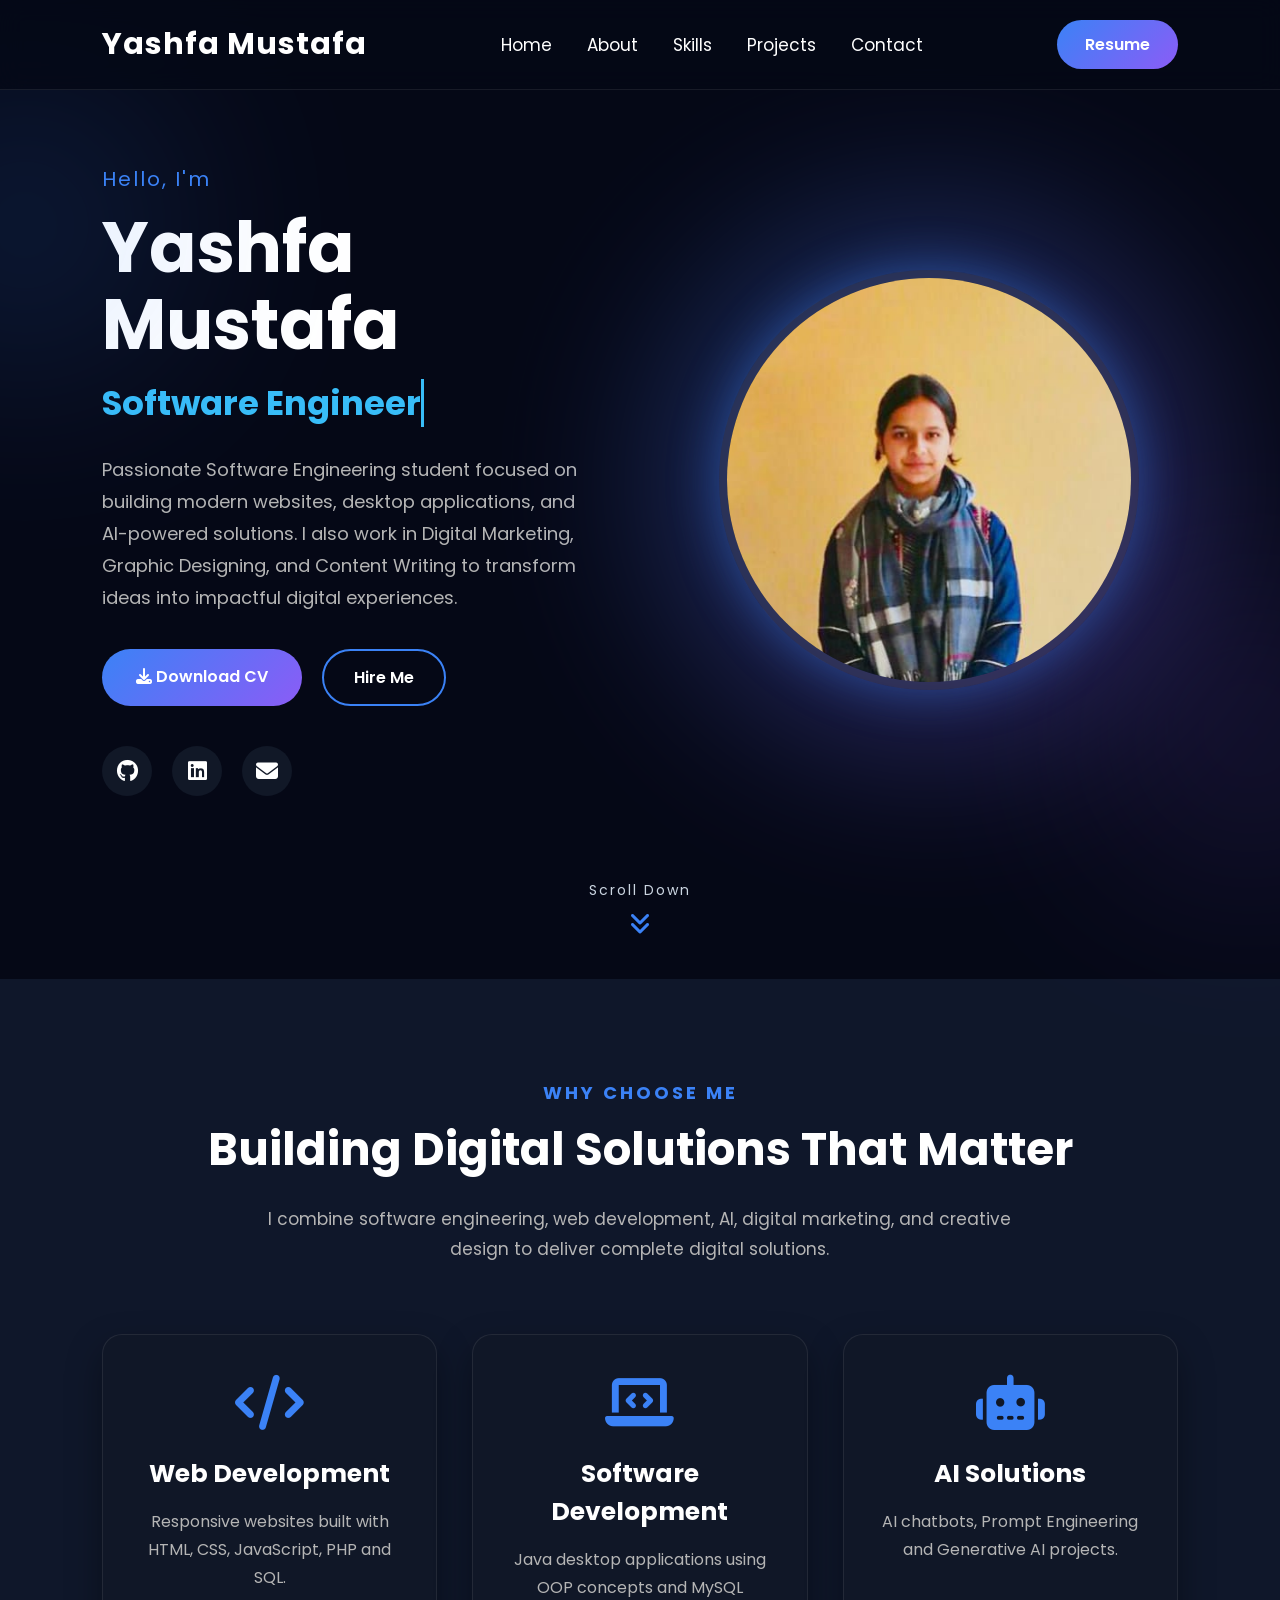
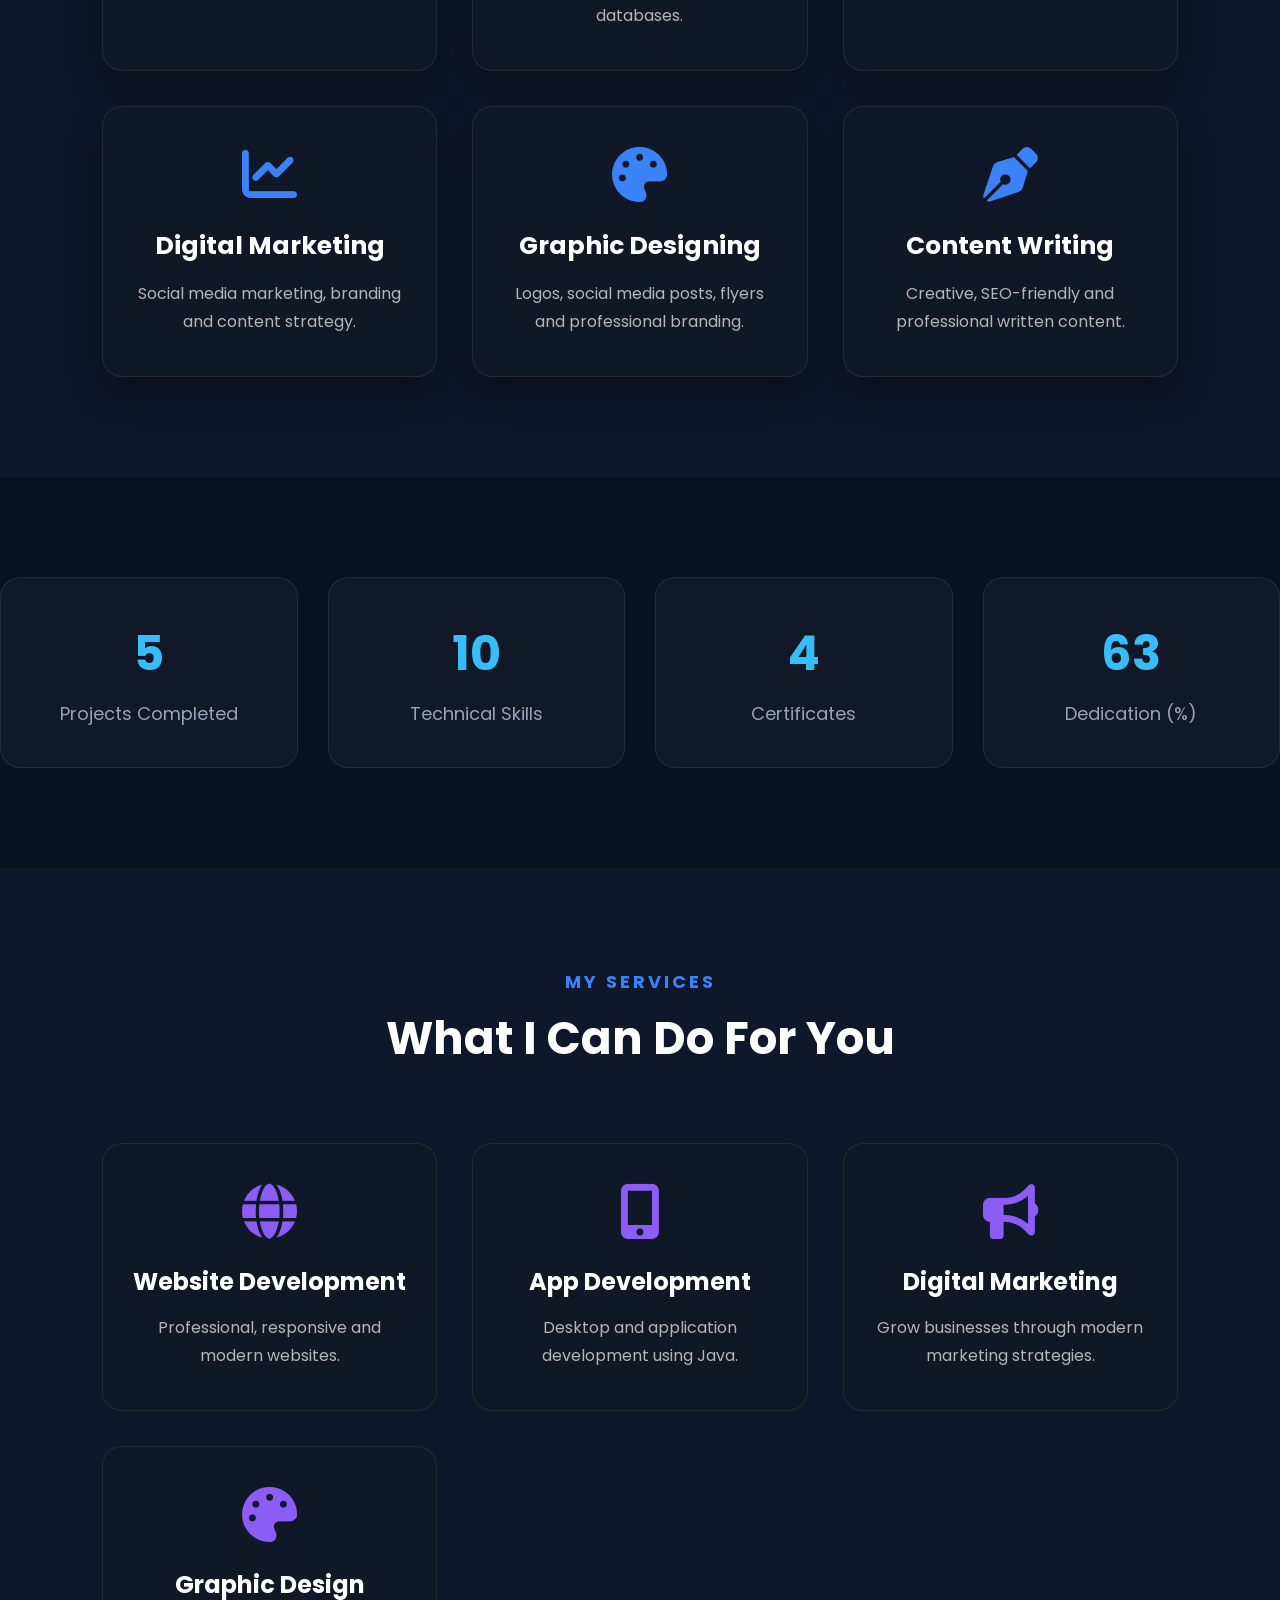
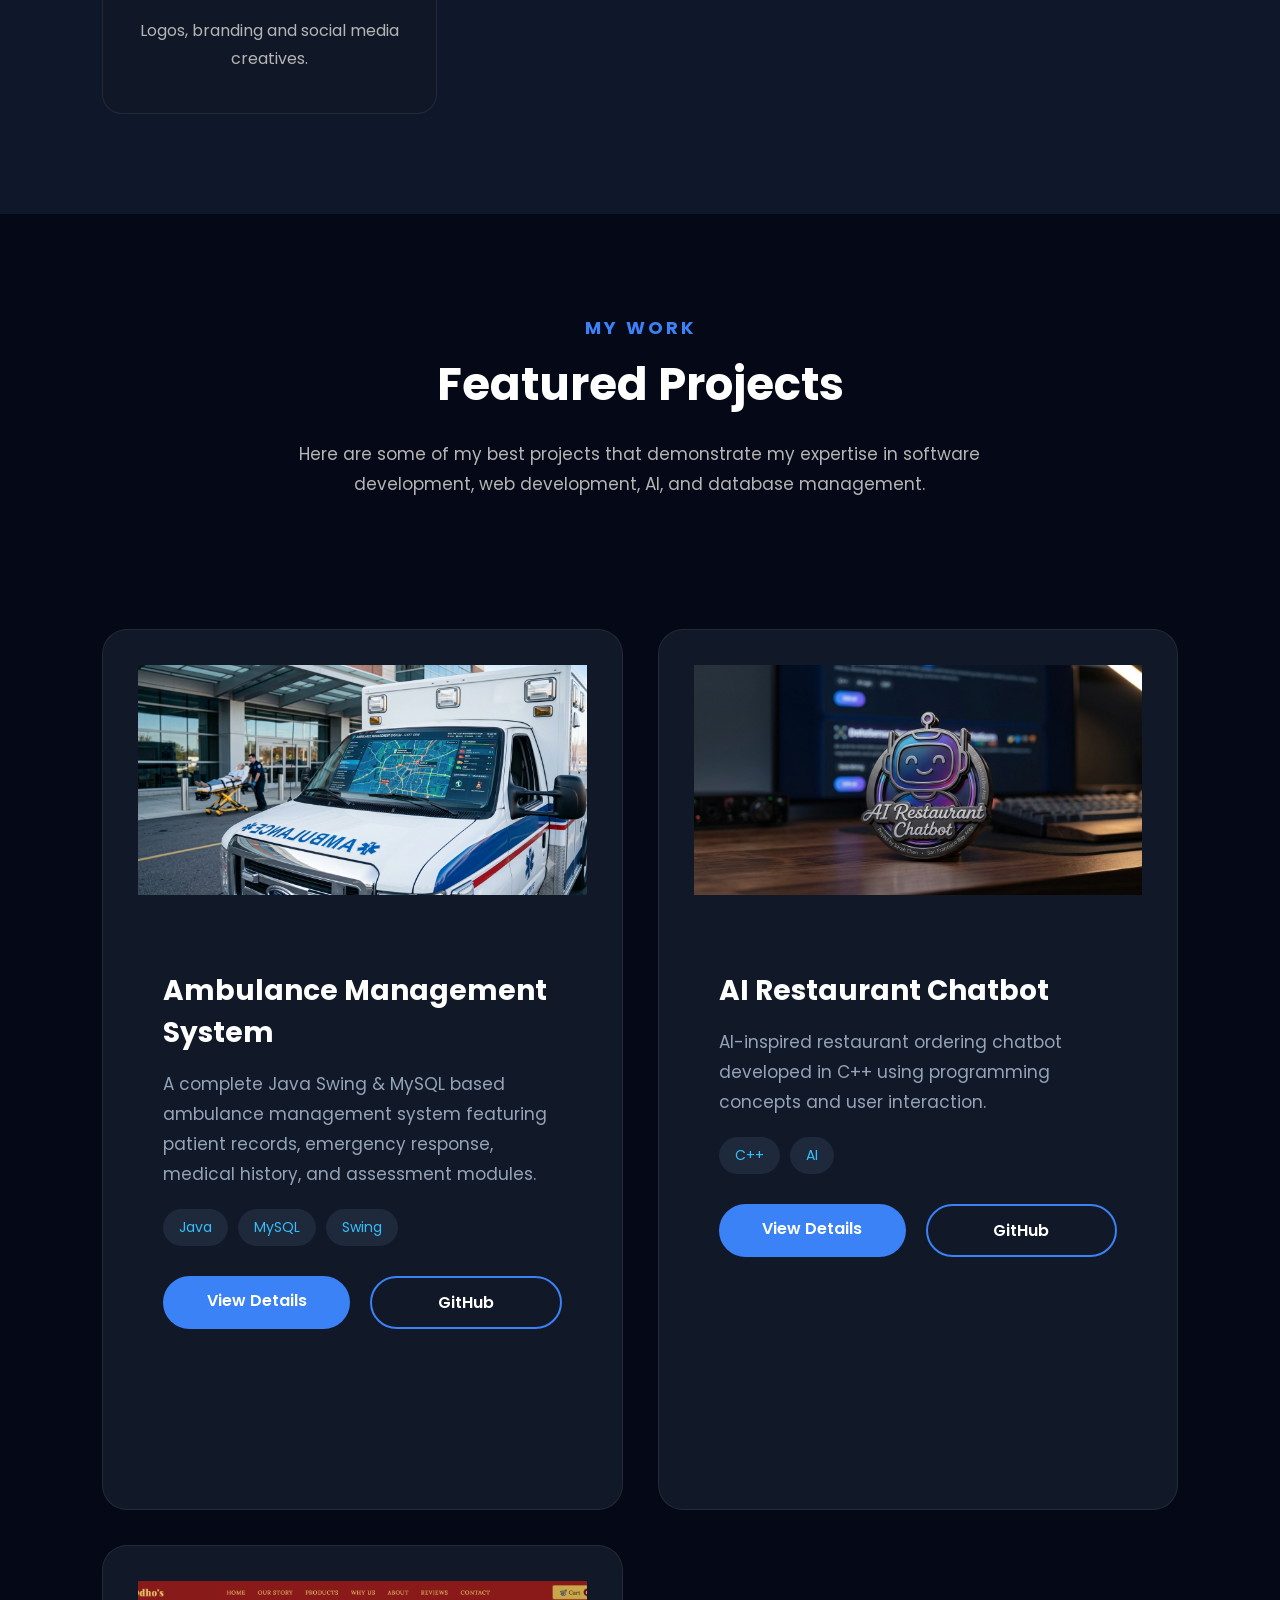
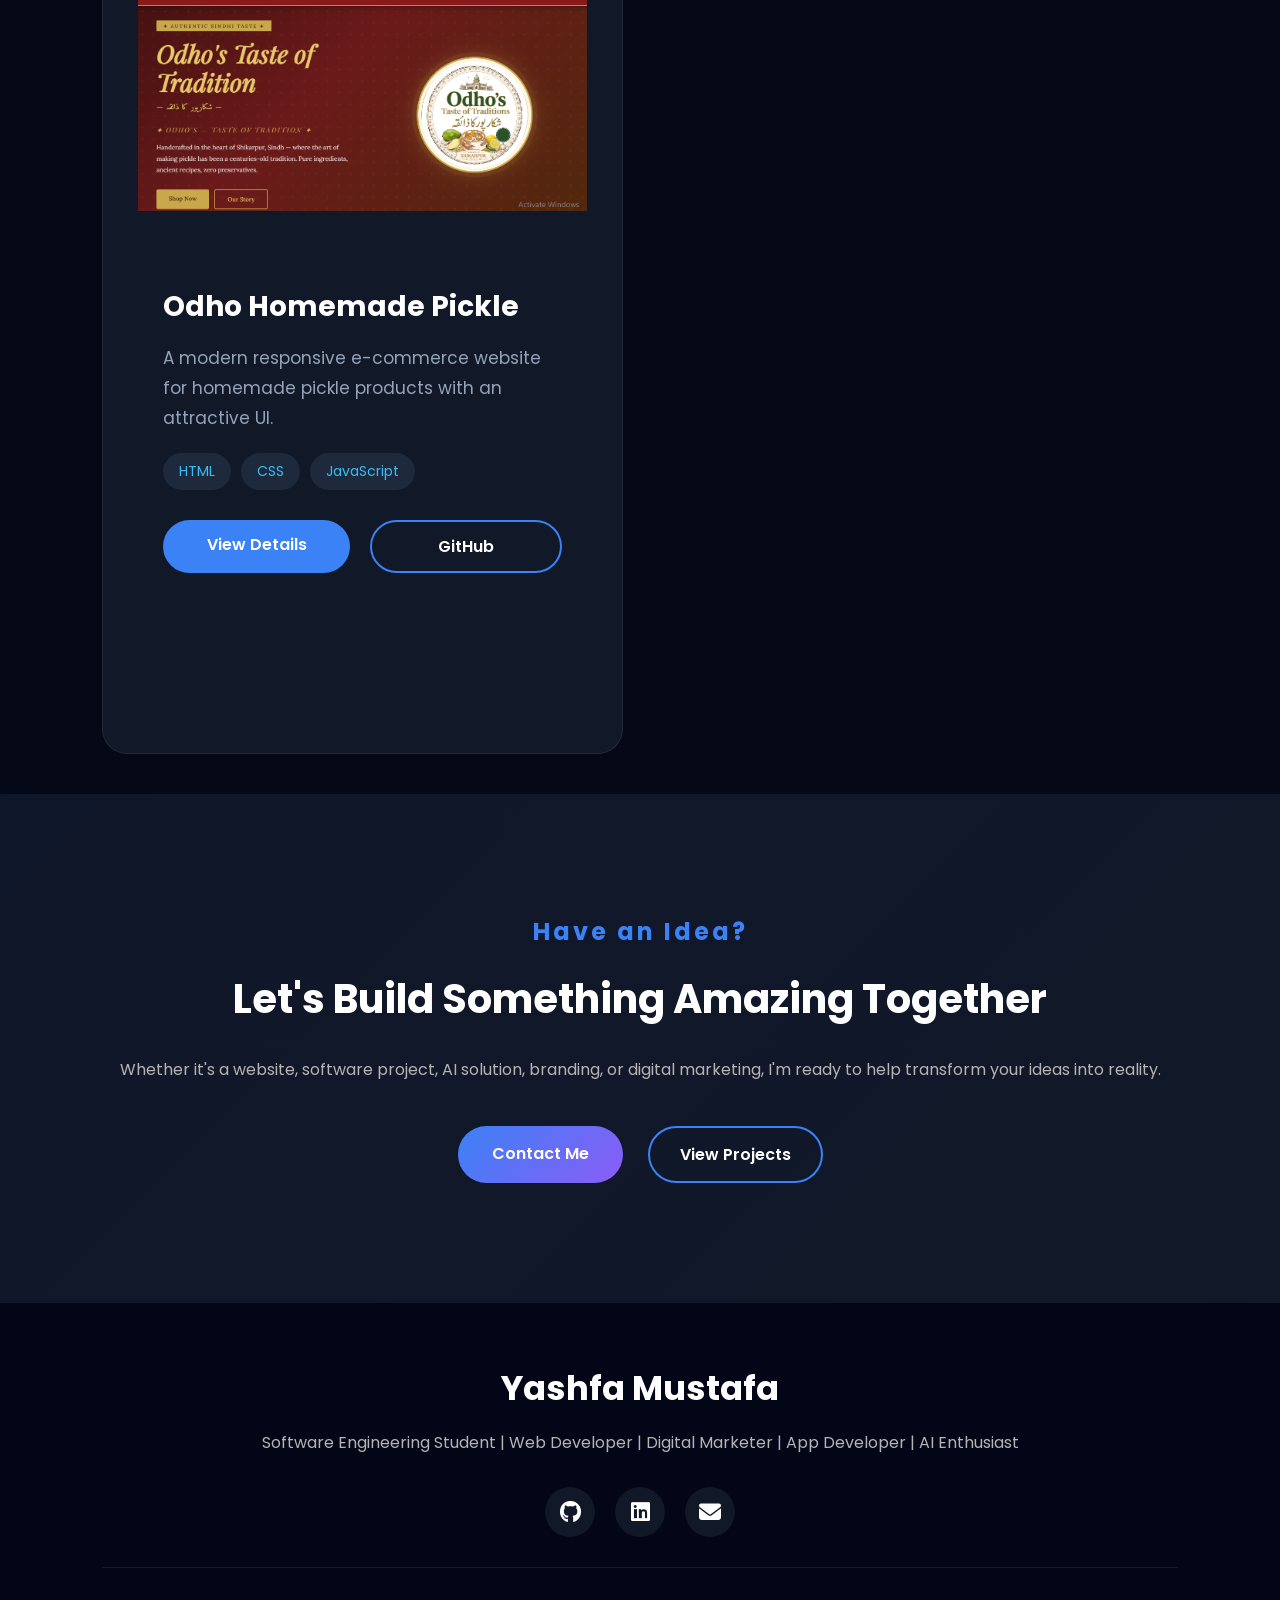
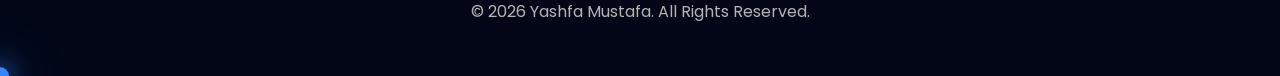
==== commit 68c02df0: "Fix HTML encoding issues in index.html" ====
--- a/index.html
+++ b/index.html
@@ -578,7 +578,7 @@
         <p>
 
             Software Engineering Student | Web Developer |
-            Digital Marketer | AI Enthusiast
+            Digital Marketer | App Developer | AI Enthusiast
 
         </p>
 
@@ -623,4 +623,4 @@
 
 </body>
 
-</html>+</html>
